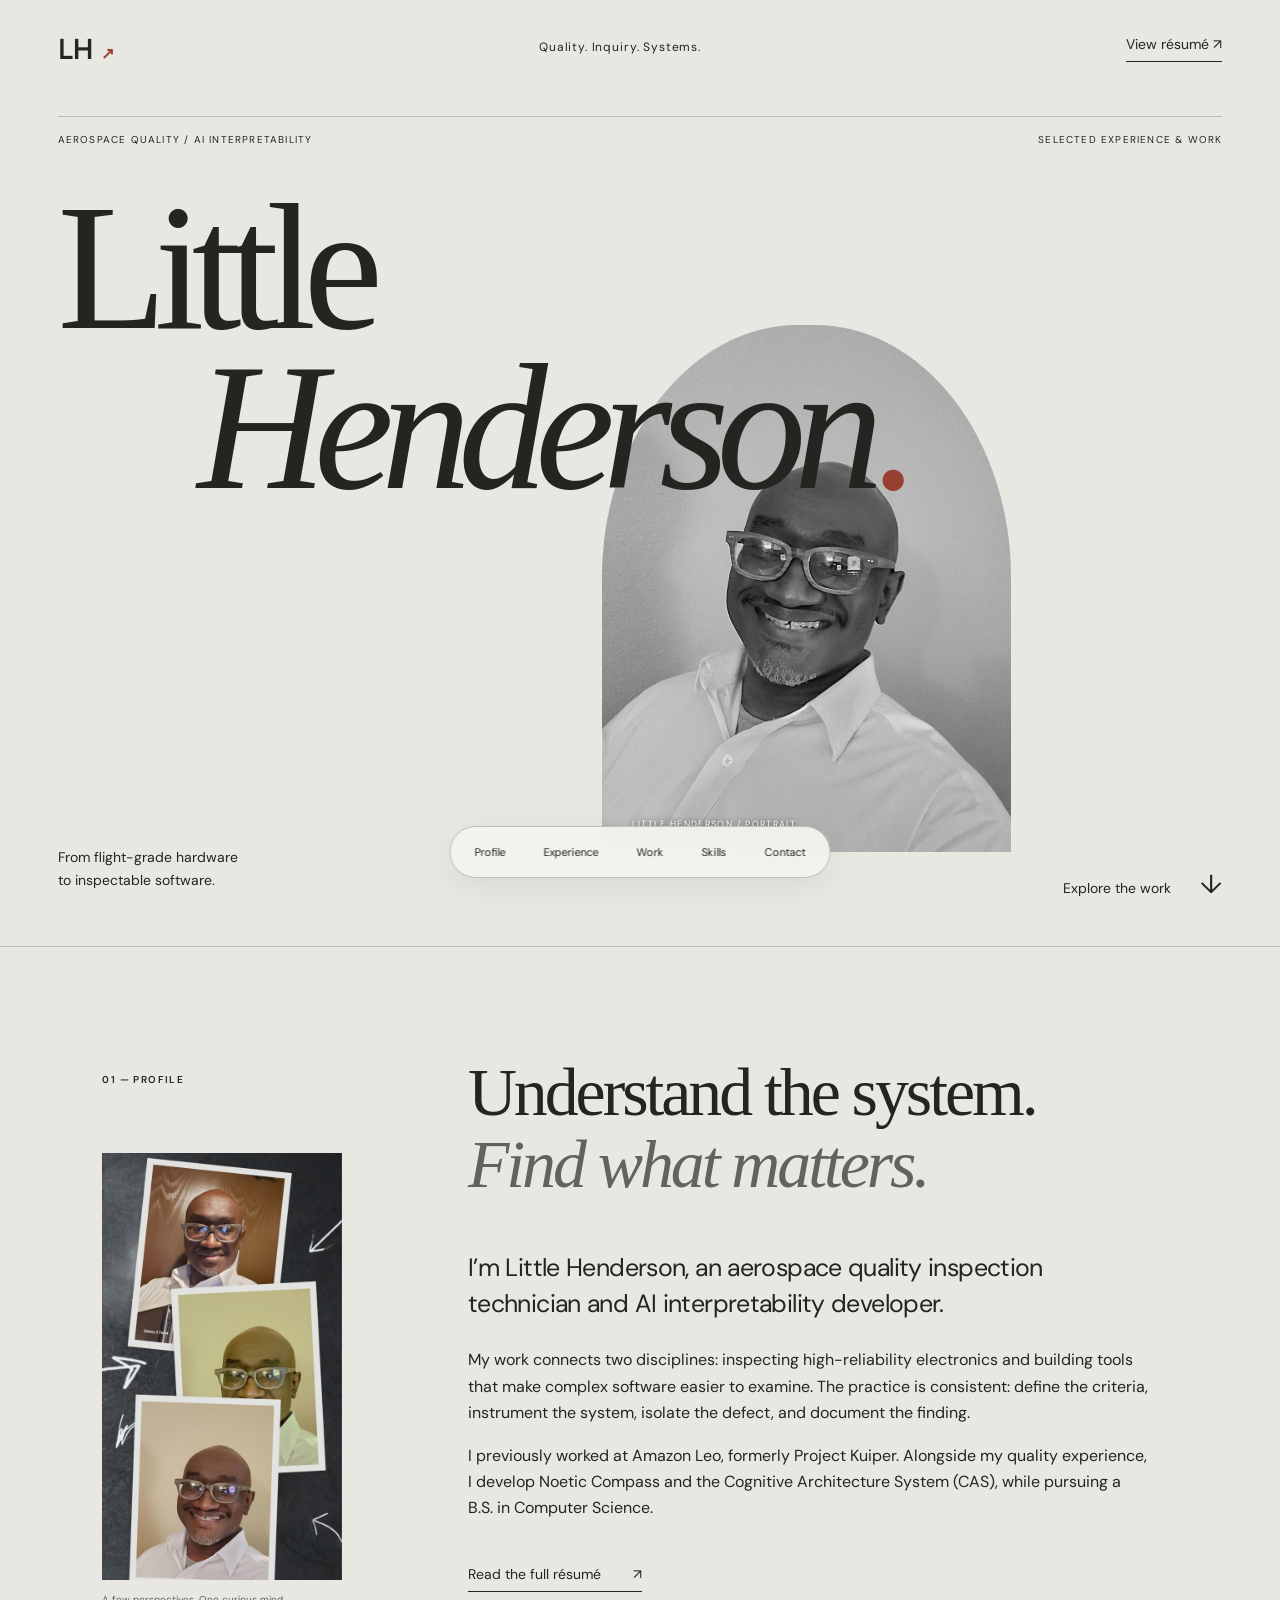
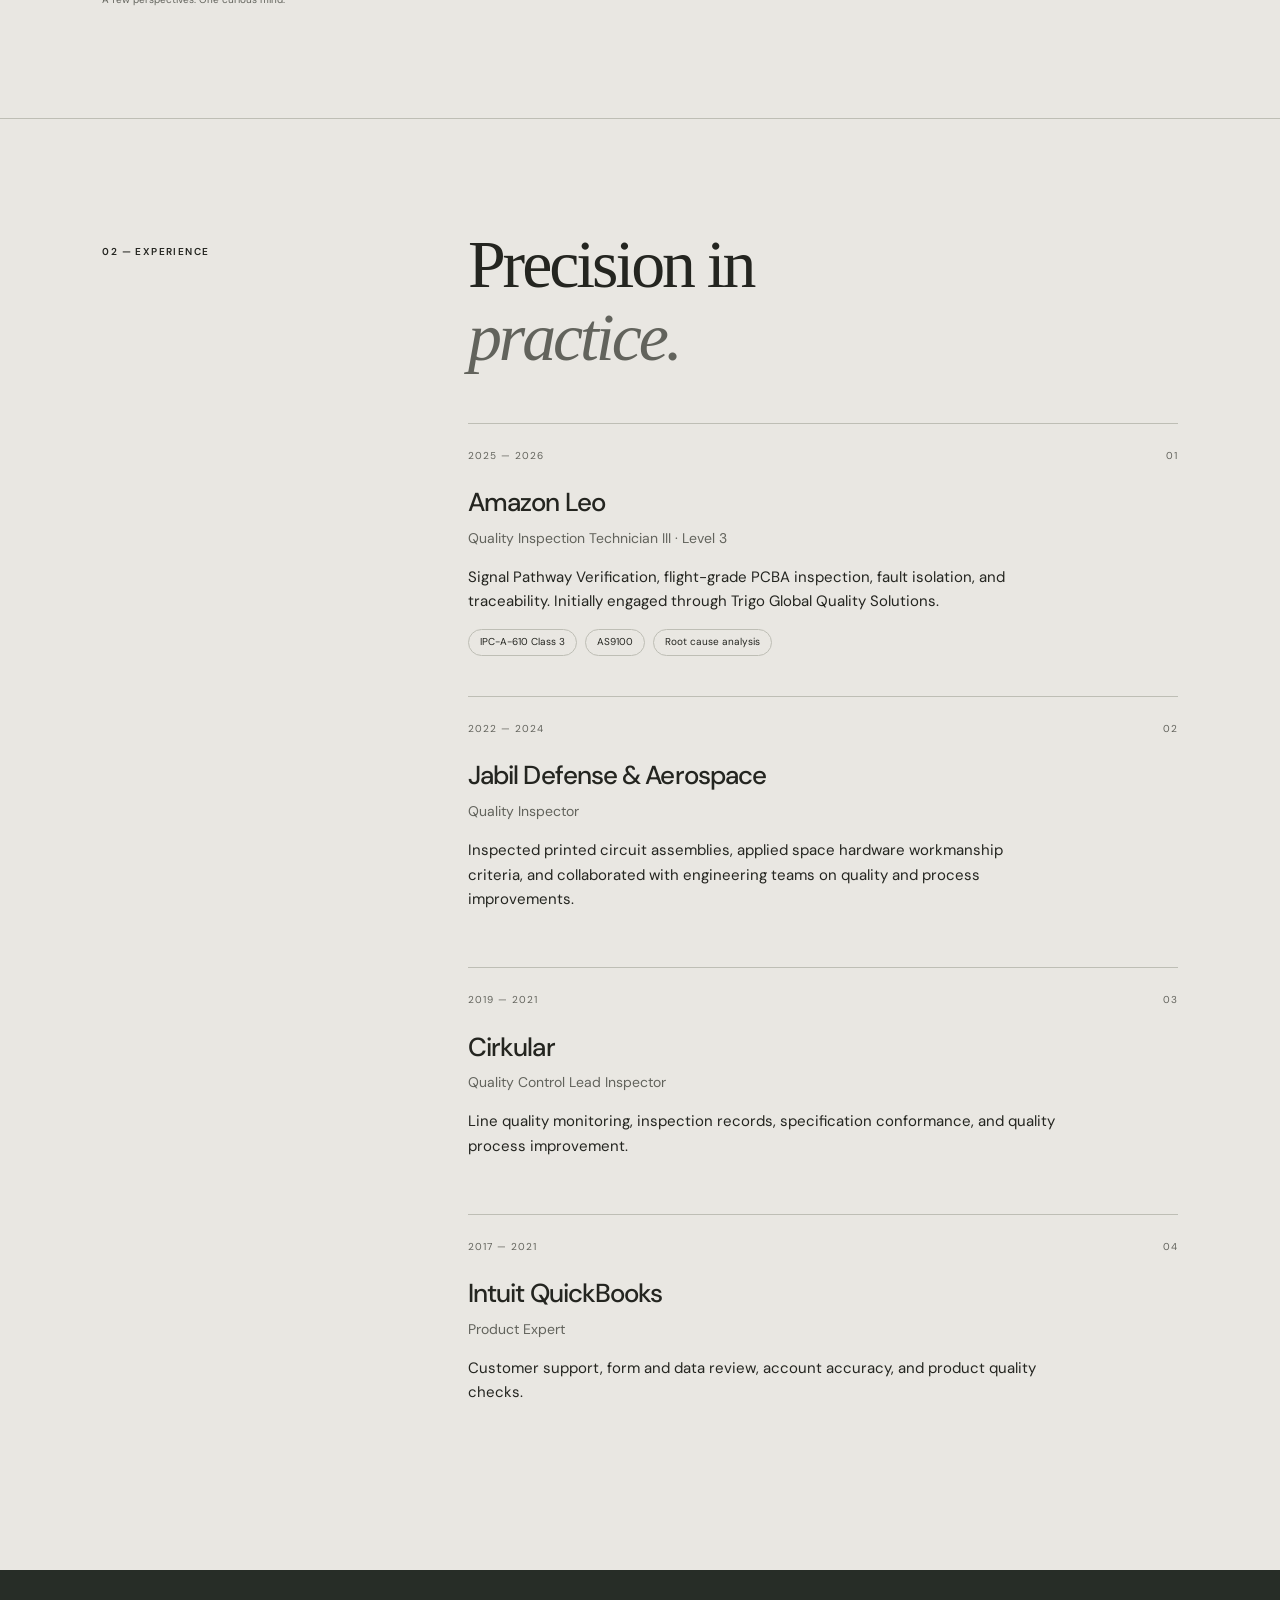
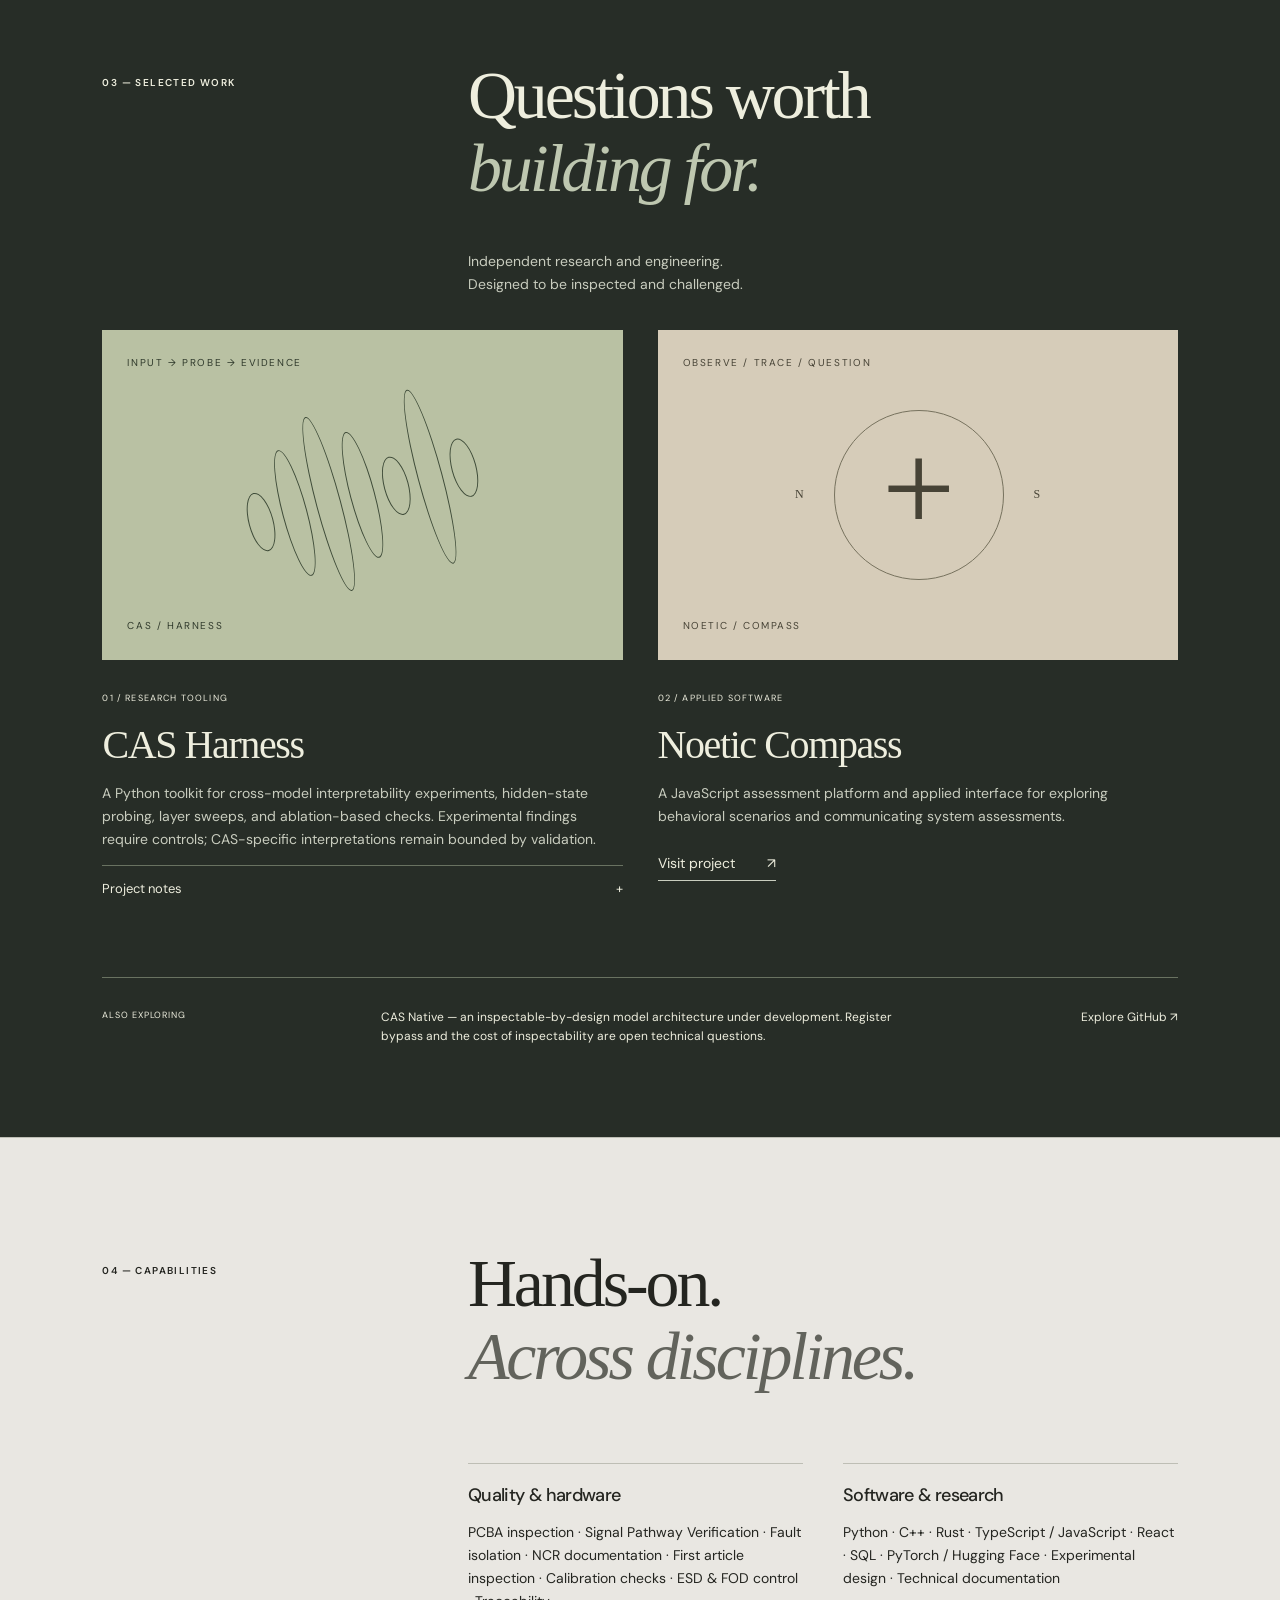
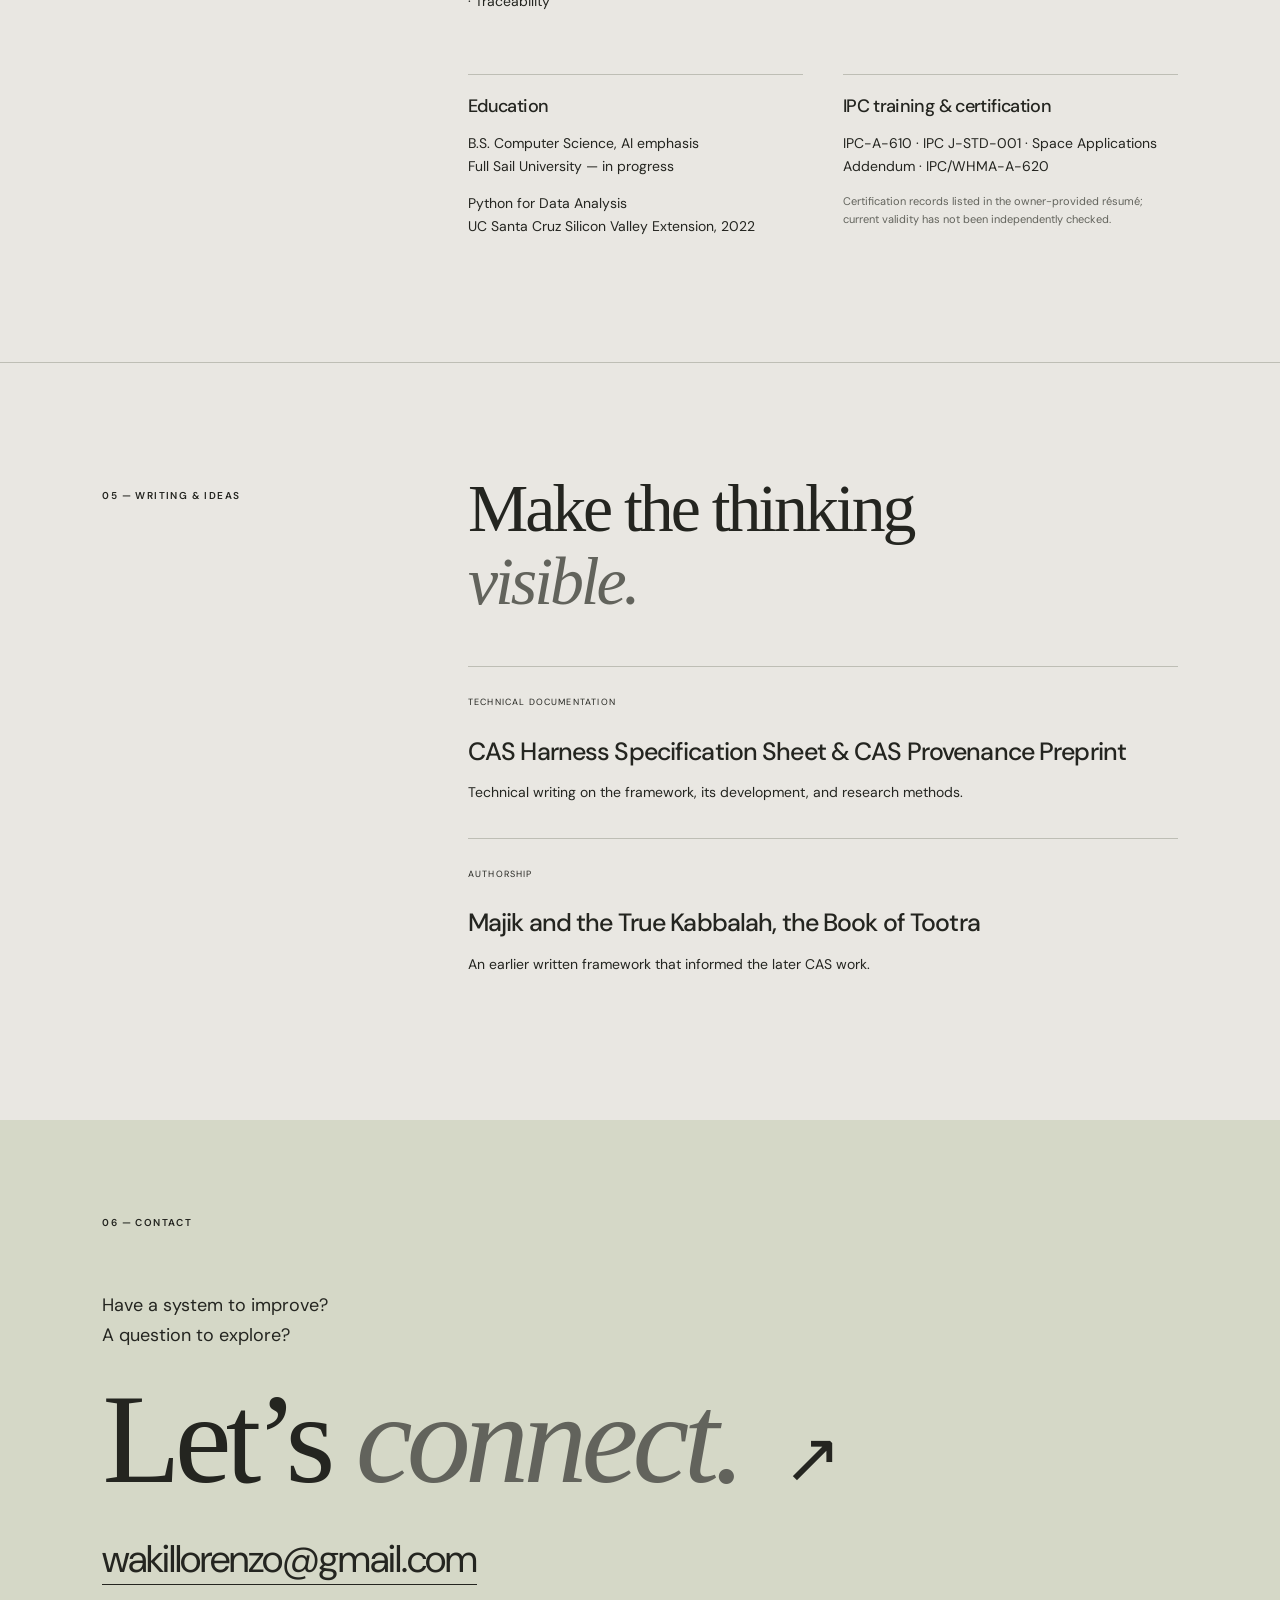
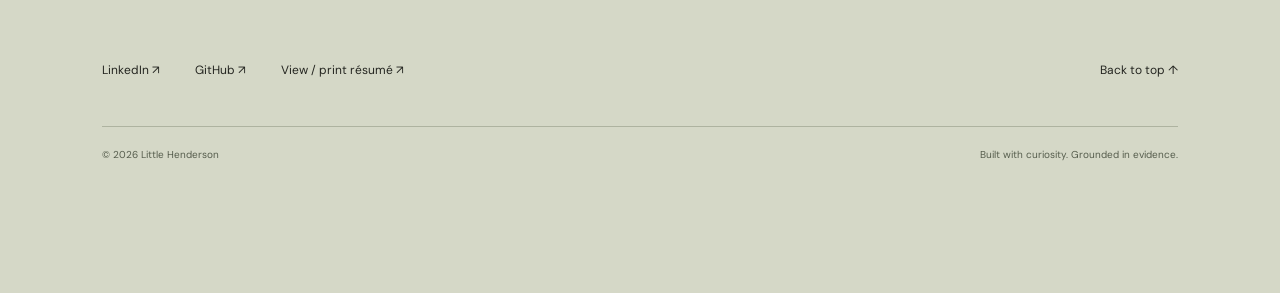
==== index.html @ 37ae3e47 "Publish Little Henderson professional portfolio" ====
<!doctype html>
<html lang="en"><head><meta charset="utf-8"><meta name="viewport" content="width=device-width, initial-scale=1"><meta name="description" content="Little Henderson — aerospace quality inspection and AI interpretability development. Experience, selected projects, and résumé."><meta name="theme-color" content="#e9e7e2"><title>Little Henderson — Quality & Systems</title><link rel="stylesheet" href="style.css"></head>
<body><a class="skip" href="#profile">Skip to content</a><header><a class="monogram" href="#top" aria-label="Little Henderson, home">LH<span>↗</span></a><p>Quality. Inquiry. Systems.</p><a class="text-link" href="resume.html">View résumé ↗</a></header>
<main><section class="hero" id="top" aria-labelledby="name"><div class="hero-kicker"><span>AEROSPACE QUALITY / AI INTERPRETABILITY</span><span>SELECTED EXPERIENCE & WORK</span></div><h1 id="name">Little<br><em>Henderson</em><span class="period">.</span></h1><div class="portrait-stage"><img src="photos/portrait-2.jpg" alt="Little Henderson smiling, wearing clear-framed glasses and a white shirt" width="1368" height="1824" fetchpriority="high"><span class="portrait-index">LITTLE HENDERSON / PORTRAIT</span></div><div class="hero-bottom"><p>From flight-grade hardware<br>to inspectable software.</p><a href="#profile" aria-label="Read profile">Explore the work <span>↓</span></a></div></section>
<section class="section profile" id="profile"><div class="profile-aside"><div class="section-label">01 — PROFILE</div><figure><img src="photos/portrait-1.jpg" alt="A personal collage of three portraits of Little Henderson" width="1152" height="2048" loading="lazy"><figcaption>A few perspectives. One curious mind.</figcaption></figure></div><div><h2>Understand the system.<br><em>Find what matters.</em></h2><p class="lead">I’m Little Henderson, an aerospace quality inspection technician and AI interpretability developer.</p><p>My work connects two disciplines: inspecting high-reliability electronics and building tools that make complex software easier to examine. The practice is consistent: define the criteria, instrument the system, isolate the defect, and document the finding.</p><p>I previously worked at Amazon Leo, formerly Project Kuiper. Alongside my quality experience, I develop Noetic Compass and the Cognitive Architecture System (CAS), while pursuing a B.S. in Computer Science.</p><a class="text-link" href="resume.html">Read the full résumé <span>↗</span></a></div></section>
<section class="section" id="experience"><div class="section-label">02 — EXPERIENCE</div><div><h2>Precision in<br><em>practice.</em></h2><div class="roles"><article><div class="role-meta"><span>2025 — 2026</span><span>01</span></div><h3>Amazon Leo</h3><p class="role-title">Quality Inspection Technician III · Level 3</p><p>Signal Pathway Verification, flight-grade PCBA inspection, fault isolation, and traceability. Initially engaged through Trigo Global Quality Solutions.</p><div class="tags"><span>IPC-A-610 Class 3</span><span>AS9100</span><span>Root cause analysis</span></div></article><article><div class="role-meta"><span>2022 — 2024</span><span>02</span></div><h3>Jabil Defense & Aerospace</h3><p class="role-title">Quality Inspector</p><p>Inspected printed circuit assemblies, applied space hardware workmanship criteria, and collaborated with engineering teams on quality and process improvements.</p></article><article><div class="role-meta"><span>2019 — 2021</span><span>03</span></div><h3>Cirkular</h3><p class="role-title">Quality Control Lead Inspector</p><p>Line quality monitoring, inspection records, specification conformance, and quality process improvement.</p></article><article><div class="role-meta"><span>2017 — 2021</span><span>04</span></div><h3>Intuit QuickBooks</h3><p class="role-title">Product Expert</p><p>Customer support, form and data review, account accuracy, and product quality checks.</p></article></div></div></section>
<section class="work-section" id="work"><div class="work-top"><div class="section-label">03 — SELECTED WORK</div><h2>Questions worth<br><em>building for.</em></h2><p>Independent research and engineering.<br>Designed to be inspected and challenged.</p></div><div class="project-grid"><article class="project"><div class="project-art art-one" aria-hidden="true"><span class="diagram-label">INPUT → PROBE → EVIDENCE</span><div class="signal"><i></i><i></i><i></i><i></i><i></i><i></i><i></i></div><span>CAS / HARNESS</span></div><div class="project-info"><span>01 / RESEARCH TOOLING</span><h3>CAS Harness</h3><p>A Python toolkit for cross-model interpretability experiments, hidden-state probing, layer sweeps, and ablation-based checks. Experimental findings require controls; CAS-specific interpretations remain bounded by validation.</p><details><summary>Project notes <span>+</span></summary><p>The work includes matched-taxonomy controls and documentation of negative findings. It is research tooling, with no claim of proven general intelligence.</p></details></div></article><article class="project"><div class="project-art art-two" aria-hidden="true"><span class="diagram-label">OBSERVE / TRACE / QUESTION</span><div class="compass">N<span>+</span>S</div><span>NOETIC / COMPASS</span></div><div class="project-info"><span>02 / APPLIED SOFTWARE</span><h3>Noetic Compass</h3><p>A JavaScript assessment platform and applied interface for exploring behavioral scenarios and communicating system assessments.</p><a class="text-link" href="https://noeticcompass.com" target="_blank" rel="noopener noreferrer">Visit project <span>↗</span></a></div></article></div><div class="work-note"><span>ALSO EXPLORING</span><p>CAS Native — an inspectable-by-design model architecture under development. Register bypass and the cost of inspectability are open technical questions.</p><a href="https://github.com/LittleHenderson" target="_blank" rel="noopener noreferrer">Explore GitHub ↗</a></div></section>
<section class="section" id="skills"><div class="section-label">04 — CAPABILITIES</div><div><h2>Hands-on.<br><em>Across disciplines.</em></h2><div class="skill-grid"><div><h3>Quality & hardware</h3><p>PCBA inspection · Signal Pathway Verification · Fault isolation · NCR documentation · First article inspection · Calibration checks · ESD & FOD control · Traceability</p></div><div><h3>Software & research</h3><p>Python · C++ · Rust · TypeScript / JavaScript · React · SQL · PyTorch / Hugging Face · Experimental design · Technical documentation</p></div><div><h3>Education</h3><p>B.S. Computer Science, AI emphasis<br>Full Sail University — in progress</p><p>Python for Data Analysis<br>UC Santa Cruz Silicon Valley Extension, 2022</p></div><div><h3>IPC training & certification</h3><p>IPC-A-610 · IPC J-STD-001 · Space Applications Addendum · IPC/WHMA-A-620</p><p class="small">Certification records listed in the owner-provided résumé; current validity has not been independently checked.</p></div></div></div></section>
<section class="section publications" id="publications"><div class="section-label">05 — WRITING & IDEAS</div><div><h2>Make the thinking<br><em>visible.</em></h2><div class="publication"><span>TECHNICAL DOCUMENTATION</span><h3>CAS Harness Specification Sheet & CAS Provenance Preprint</h3><p>Technical writing on the framework, its development, and research methods.</p></div><div class="publication"><span>AUTHORSHIP</span><h3>Majik and the True Kabbalah, the Book of Tootra</h3><p>An earlier written framework that informed the later CAS work.</p></div></div></section>
<section class="contact" id="contact"><div class="section-label">06 — CONTACT</div><p>Have a system to improve?<br>A question to explore?</p><h2>Let’s <em>connect.</em><span>↗</span></h2><a class="email" href="mailto:wakillorenzo@gmail.com">wakillorenzo@gmail.com</a><div class="contact-bottom"><a href="https://www.linkedin.com/in/littlehenderson" target="_blank" rel="noopener noreferrer">LinkedIn ↗</a><a href="https://github.com/LittleHenderson" target="_blank" rel="noopener noreferrer">GitHub ↗</a><a href="resume.html">View / print résumé ↗</a><a href="#top">Back to top ↑</a></div><footer><span>© <span id="year">2026</span> Little Henderson</span><span>Built with curiosity. Grounded in evidence.</span></footer></section></main>
<nav aria-label="Main navigation"><a href="#profile">Profile</a><a href="#experience">Experience</a><a href="#work">Work</a><a href="#skills">Skills</a><a href="#contact">Contact</a></nav><script src="script.js"></script></body></html>
---- style.css ----
@import url('https://fonts.googleapis.com/css2?family=DM+Sans:wght@400;500;600&family=Manrope:wght@400;500;600;700&display=swap');
:root{--paper:#e9e7e2;--ink:#242520;--muted:#62635c;--line:#bebeb5;--accent:#973f30;--serif:Georgia,'Times New Roman',serif}*{box-sizing:border-box}html{scroll-behavior:smooth;scroll-padding-top:32px}body{margin:0;background:var(--paper);color:var(--ink);font-family:'DM Sans',Arial,sans-serif;font-size:16px;line-height:1.65}a{color:inherit;text-decoration:none}a:hover{color:var(--accent)}a:focus-visible,summary:focus-visible,button:focus-visible{outline:3px solid var(--accent);outline-offset:6px}::selection{background:#c2c6af}header{display:flex;align-items:center;justify-content:space-between;padding:26px 4.5%;font-size:12px}header p{letter-spacing:.07em}.monogram{font:700 28px 'Manrope',Arial}.monogram span{font-size:16px;margin-left:8px;color:var(--accent)}.text-link{border-bottom:1px solid var(--ink);padding-bottom:5px;display:inline-flex;gap:32px;align-items:center;font-size:14px}.skip{position:fixed;left:20px;top:-100px;z-index:10;background:var(--ink);color:white;padding:10px}.skip:focus{top:15px}.hero{position:relative;min-height:850px;height:calc(100svh - 90px);max-height:1100px;padding:20px 4.5% 40px;overflow:hidden}.hero-kicker{display:flex;justify-content:space-between;font-size:10px;letter-spacing:.12em;border-top:1px solid var(--line);padding-top:15px}.hero h1{font-family:var(--serif);font-weight:400;letter-spacing:-.07em;font-size:clamp(100px,14vw,220px);line-height:.89;position:relative;z-index:2;margin:40px 0 0;pointer-events:none}.hero h1 em{font-weight:400;margin-left:12%;font-style:italic}.period{color:var(--accent)}.portrait-stage{position:absolute;left:47%;top:27%;width:32%;height:62%;max-width:490px;background:#d1d0c8;color:#72756b;display:flex;align-items:center;justify-content:center;flex-direction:column;border-radius:48% 48% 0 0;overflow:hidden}.portrait-stage:before{content:'';position:absolute;inset:20px;border:1px solid #b4b6aa;border-radius:48% 48% 0 0}.portrait-placeholder{font:italic 130px var(--serif);letter-spacing:-.1em}.portrait-stage p{font-size:10px;text-transform:uppercase;letter-spacing:.15em}.portrait-index{position:absolute;bottom:20px;left:30px;font-size:9px;letter-spacing:.15em}.hero-bottom{position:absolute;bottom:40px;left:4.5%;right:4.5%;display:flex;justify-content:space-between;align-items:end;font-size:14px}.hero-bottom a span{display:inline-block;margin-left:25px;font-size:26px}.section{display:grid;grid-template-columns:28% 1fr;gap:6%;padding:110px 8%;border-top:1px solid var(--line)}.section-label{font-size:10px;letter-spacing:.14em;font-weight:600;padding-top:15px}h2{font:400 clamp(45px,5.3vw,84px)/1.07 var(--serif);letter-spacing:-.045em;margin:0 0 48px}h2 em{font-weight:400;color:var(--muted)}p{max-width:680px}.lead{font-size:25px;line-height:1.45;letter-spacing:-.025em}.profile .text-link{margin-top:25px}.roles article{border-top:1px solid var(--line);padding:24px 0 40px}.role-meta{display:flex;justify-content:space-between;color:var(--muted);font-size:10px;letter-spacing:.1em}h3{font-size:26px;font-weight:500;line-height:1.25;letter-spacing:-.035em;margin:22px 0 8px}.role-title{font-size:14px;margin:0;color:var(--muted)}.roles article>p:not(.role-title){font-size:15px;max-width:590px}.tags{display:flex;gap:8px;flex-wrap:wrap}.tags span{border:1px solid var(--line);border-radius:20px;font-size:10px;padding:4px 11px}.work-section{background:#272d27;color:#eeeede;padding:90px 8%}.work-top{display:grid;grid-template-columns:28% 1fr;gap:6%}.work-top h2 em{color:#bec7b0}.work-top>p{grid-column:2;font-size:14px;margin-top:-20px;margin-bottom:50px;color:#c9cdbf}.project-grid{display:grid;grid-template-columns:1fr 1fr;gap:35px}.project-art{height:330px;padding:25px;display:flex;flex-direction:column;justify-content:space-between;overflow:hidden}.project-art>span{font-size:10px;letter-spacing:.16em}.art-one{background:#b9c1a3;color:#303a2c}.signal{display:flex;align-items:center;justify-content:center;height:160px;gap:10px;transform:rotate(-15deg)}.signal i{display:block;border:1px solid #3f4c39;width:25px;height:60px;border-radius:100%}.signal i:nth-child(2n){height:130px}.signal i:nth-child(3n){height:180px}.art-two{background:#d6ccb9;color:#474336}.compass{display:flex;align-items:center;justify-content:center;gap:30px;font:12px Georgia}.compass span{display:block;border:1px solid #77725e;border-radius:50%;width:170px;height:170px;text-align:center;font:130px/155px Georgia;font-weight:400}.project-info{padding:23px 0 35px}.project-info>span,.publication>span{font-size:9px;letter-spacing:.13em}.project-info h3{font:40px var(--serif);margin-top:12px}.project-info p{font-size:14px;color:#c9cdbf}.project-info .text-link{border-color:#c9cdbf;margin-top:10px}details{border-top:1px solid #697261;padding:12px 0;font-size:13px}summary{cursor:pointer;list-style:none;display:flex;justify-content:space-between}summary::-webkit-details-marker{display:none}details[open] summary span{transform:rotate(45deg)}.work-note{border-top:1px solid #697261;margin-top:30px;padding-top:30px;display:grid;grid-template-columns:1fr 2fr 1fr;gap:20px;font-size:12px}.work-note>span{font-size:9px;letter-spacing:.1em}.work-note p{margin:0}.work-note a{text-align:right}.skill-grid{display:grid;grid-template-columns:1fr 1fr;gap:25px 40px}.skill-grid h3{font-size:18px;border-top:1px solid var(--line);padding-top:20px}.skill-grid p{font-size:14px}.small{font-size:11px!important;color:var(--muted)}.publication{border-top:1px solid var(--line);padding:20px 0}.publication h3{font-size:25px}.publication p{font-size:14px}.contact{background:#d5d8c7;padding:80px 8% 130px}.contact>p{margin-top:60px;font-size:18px}.contact h2{font-size:clamp(60px,10vw,160px);margin:20px 0}.contact h2 span{font-family:Arial;font-size:.55em;margin-left:4%}.email{font-size:clamp(20px,3vw,42px);letter-spacing:-.03em;border-bottom:1px solid var(--ink)}.contact-bottom{display:flex;gap:35px;margin:70px 0 45px;font-size:12px;flex-wrap:wrap}.contact-bottom a:last-child{margin-left:auto}footer{border-top:1px solid #aeb3a0;padding-top:20px;display:flex;justify-content:space-between;font-size:10px;color:#555c4c}nav{position:fixed;bottom:22px;left:50%;transform:translateX(-50%);background:#f4f3ecf2;backdrop-filter:blur(15px);border:1px solid #bfc0b4;box-shadow:0 8px 30px #24252012;border-radius:40px;display:flex;gap:4px;padding:7px;z-index:5}nav a{font-size:11px;padding:9px 17px;border-radius:24px}nav a.active{background:var(--ink);color:#f5f5ef}nav a:hover{background:#d9ddce}.resume{max-width:900px;margin:0 auto;padding:50px 30px 100px}.resume h1{font:60px var(--serif);line-height:1;margin:30px 0 15px}.resume h2{font:32px var(--serif);margin:40px 0 18px;border-bottom:1px solid var(--line);padding-bottom:12px}.resume h3{font-size:20px}.resume p,.resume li{font-size:14px}.resume .resume-actions{display:flex;gap:30px;align-items:center}.resume button{background:var(--ink);color:white;border:0;padding:12px 22px;font:inherit;cursor:pointer}.resume .entry{break-inside:avoid}.resume time{font-size:12px;color:var(--muted)}
@media(min-width:1600px){.section,.work-section,.contact{padding-left:max(8%,calc((100vw - 1400px)/2));padding-right:max(8%,calc((100vw - 1400px)/2))}}@media(max-width:700px){header{padding:18px 6%}header p{display:none}.hero{padding:15px 6%;height:790px;min-height:0}.hero-kicker{font-size:8px}.hero-kicker span:last-child{display:none}.hero h1{font-size:clamp(76px,18vw,126px);margin-top:35px}.hero h1 em{margin-left:0}.portrait-stage{top:30%;left:26%;width:66%;height:52%}.hero-bottom{left:6%;right:6%;bottom:35px;font-size:11px}.hero-bottom a span{margin-left:8px}.section{display:block;padding:65px 7%}.section-label{margin-bottom:30px}h2{font-size:48px;margin-bottom:30px}.lead{font-size:22px}.roles article{padding-bottom:25px}.work-section{padding:60px 7%}.work-top{display:block}.work-top>p{margin:0 0 30px}.project-grid{display:block}.project-art{height:300px}.project-info{padding-bottom:50px}.work-note{display:block}.work-note p{margin:15px 0}.work-note a{display:inline-block;margin-top:12px}.skill-grid{gap:15px 25px}.contact{padding:55px 7% 120px}.contact>p{margin-top:40px}.contact h2{font-size:61px}.contact-bottom{gap:18px 25px;margin-top:45px}.contact-bottom a:last-child{margin-left:0}footer{gap:20px}footer span:last-child{max-width:125px}nav{bottom:max(12px,env(safe-area-inset-bottom));gap:0;padding:5px;max-width:calc(100% - 20px)}nav a{font-size:10px;padding:9px 12px}.resume{padding:25px 22px 70px}.resume h1{font-size:48px}.resume .resume-actions{gap:20px;font-size:12px}}@media(max-width:380px){nav a{padding:8px 9px}.skill-grid{grid-template-columns:1fr}.hero{height:720px}.contact h2{font-size:50px}}@media(prefers-reduced-motion:reduce){html{scroll-behavior:auto}*,*:before,*:after{animation:none!important;transition:none!important}}@media print{body{background:white;color:black}header,nav,.resume-actions,.skip{display:none!important}.resume{max-width:none;padding:0}.resume h1{font-size:30px;margin-top:0}.resume h2{font-size:22px;margin-top:25px}.resume h3{font-size:16px}.resume p,.resume li{font-size:10pt}.resume a{color:black}.resume .small{font-size:9pt!important}@page{margin:18mm}}

.portrait-stage img{width:100%;height:100%;object-fit:cover;object-position:50% 48%;filter:grayscale(1);display:block}.portrait-stage:before{display:none}.portrait-index{color:white;text-shadow:0 1px 5px #000}.profile-aside figure{margin:65px 0 0;max-width:240px}.profile-aside img{display:block;width:100%;height:auto}.profile-aside figcaption{font-size:10px;color:var(--muted);margin-top:12px}.hero h1{z-index:1}.portrait-stage{z-index:0}.hero-bottom{z-index:2}@media(max-width:700px){.profile-aside{display:grid;grid-template-columns:1fr 130px;gap:20px;align-items:start;margin-bottom:40px}.profile-aside figure{margin:0}.profile-aside figcaption{font-size:9px}.portrait-stage img{object-position:50% 42%}}
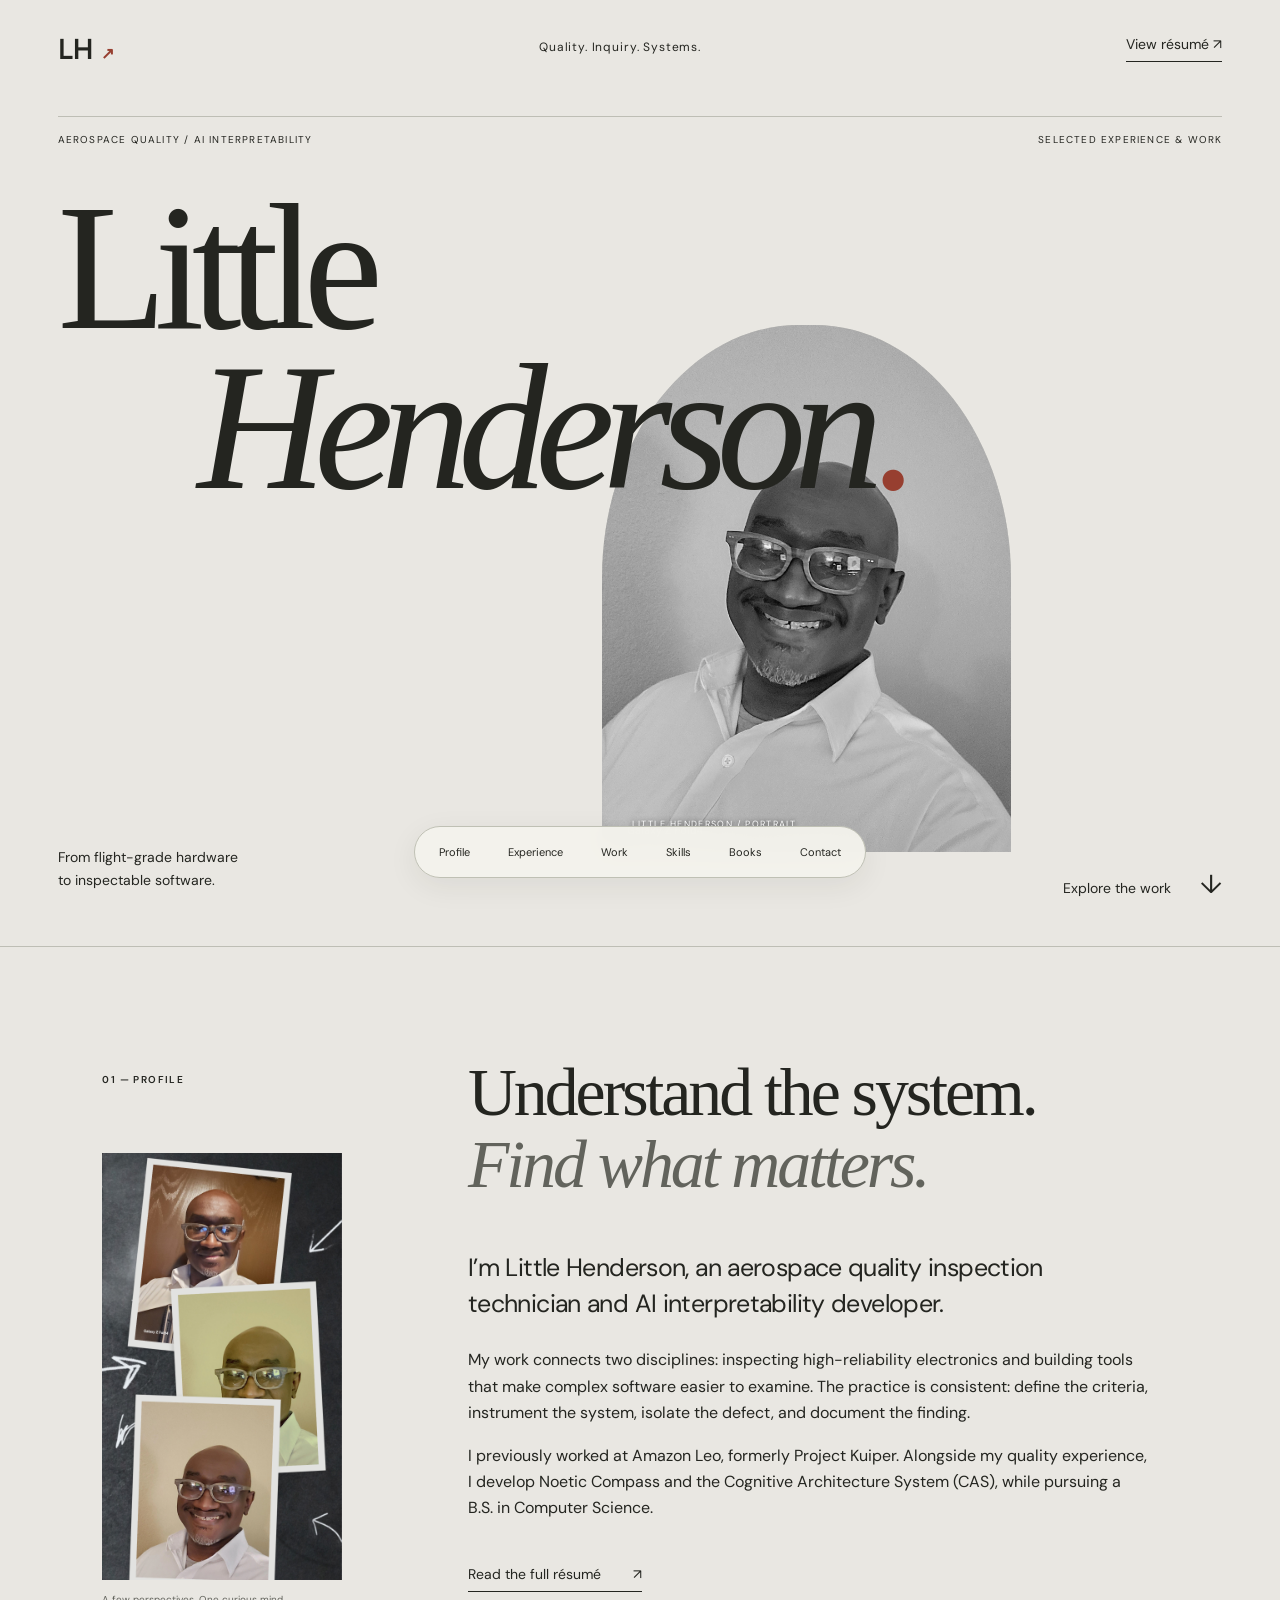
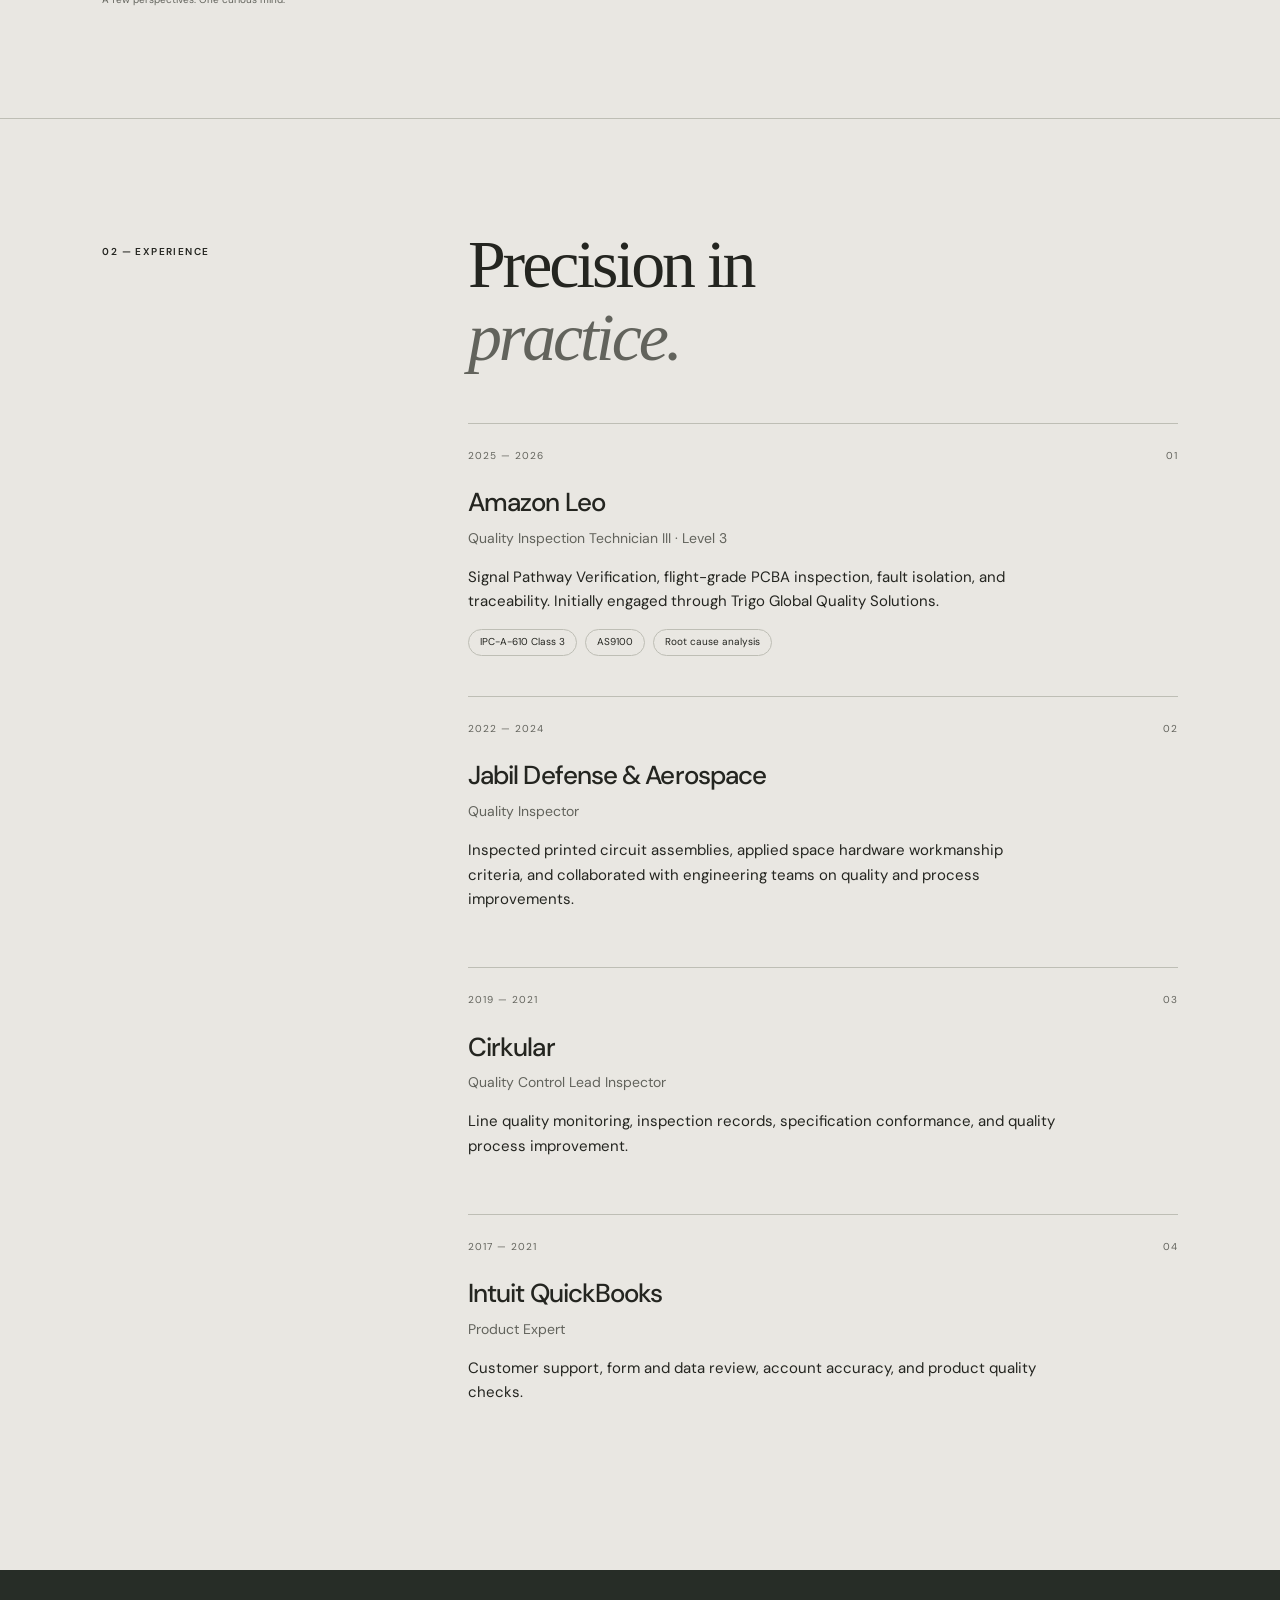
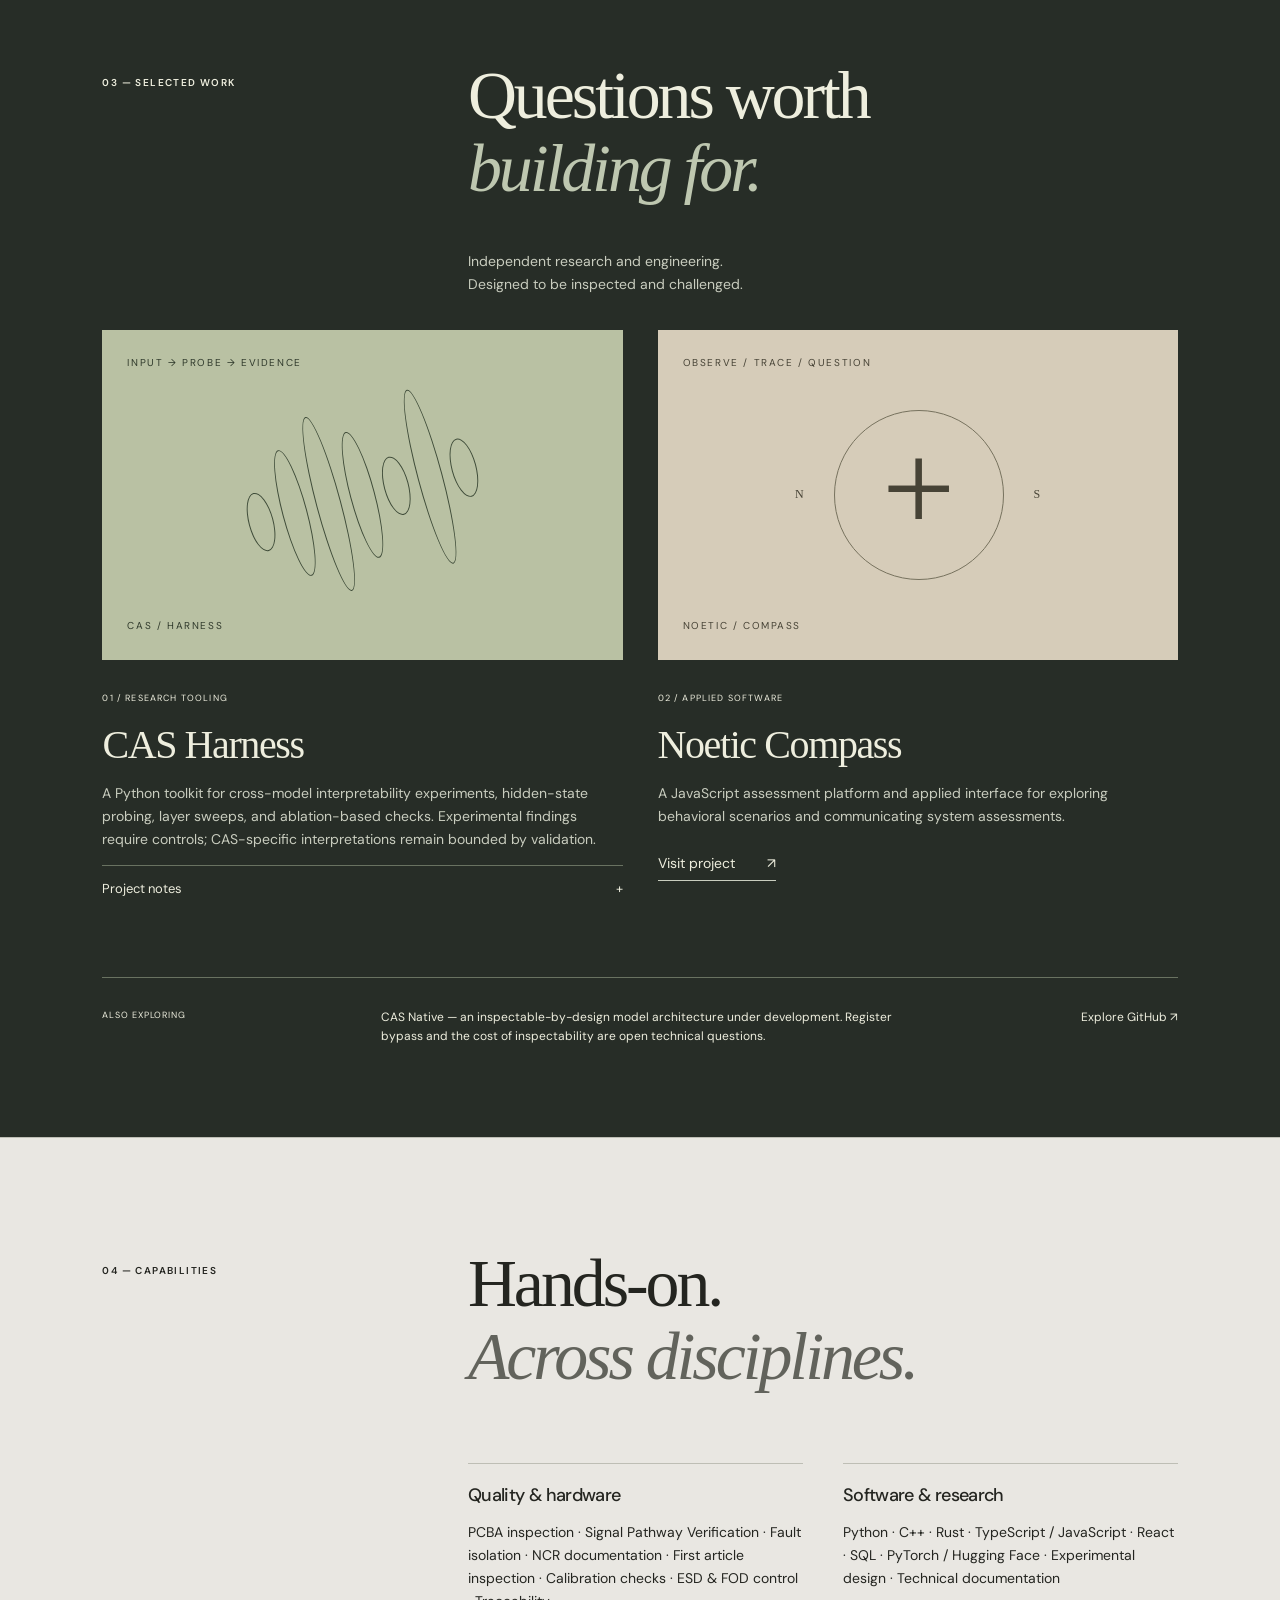
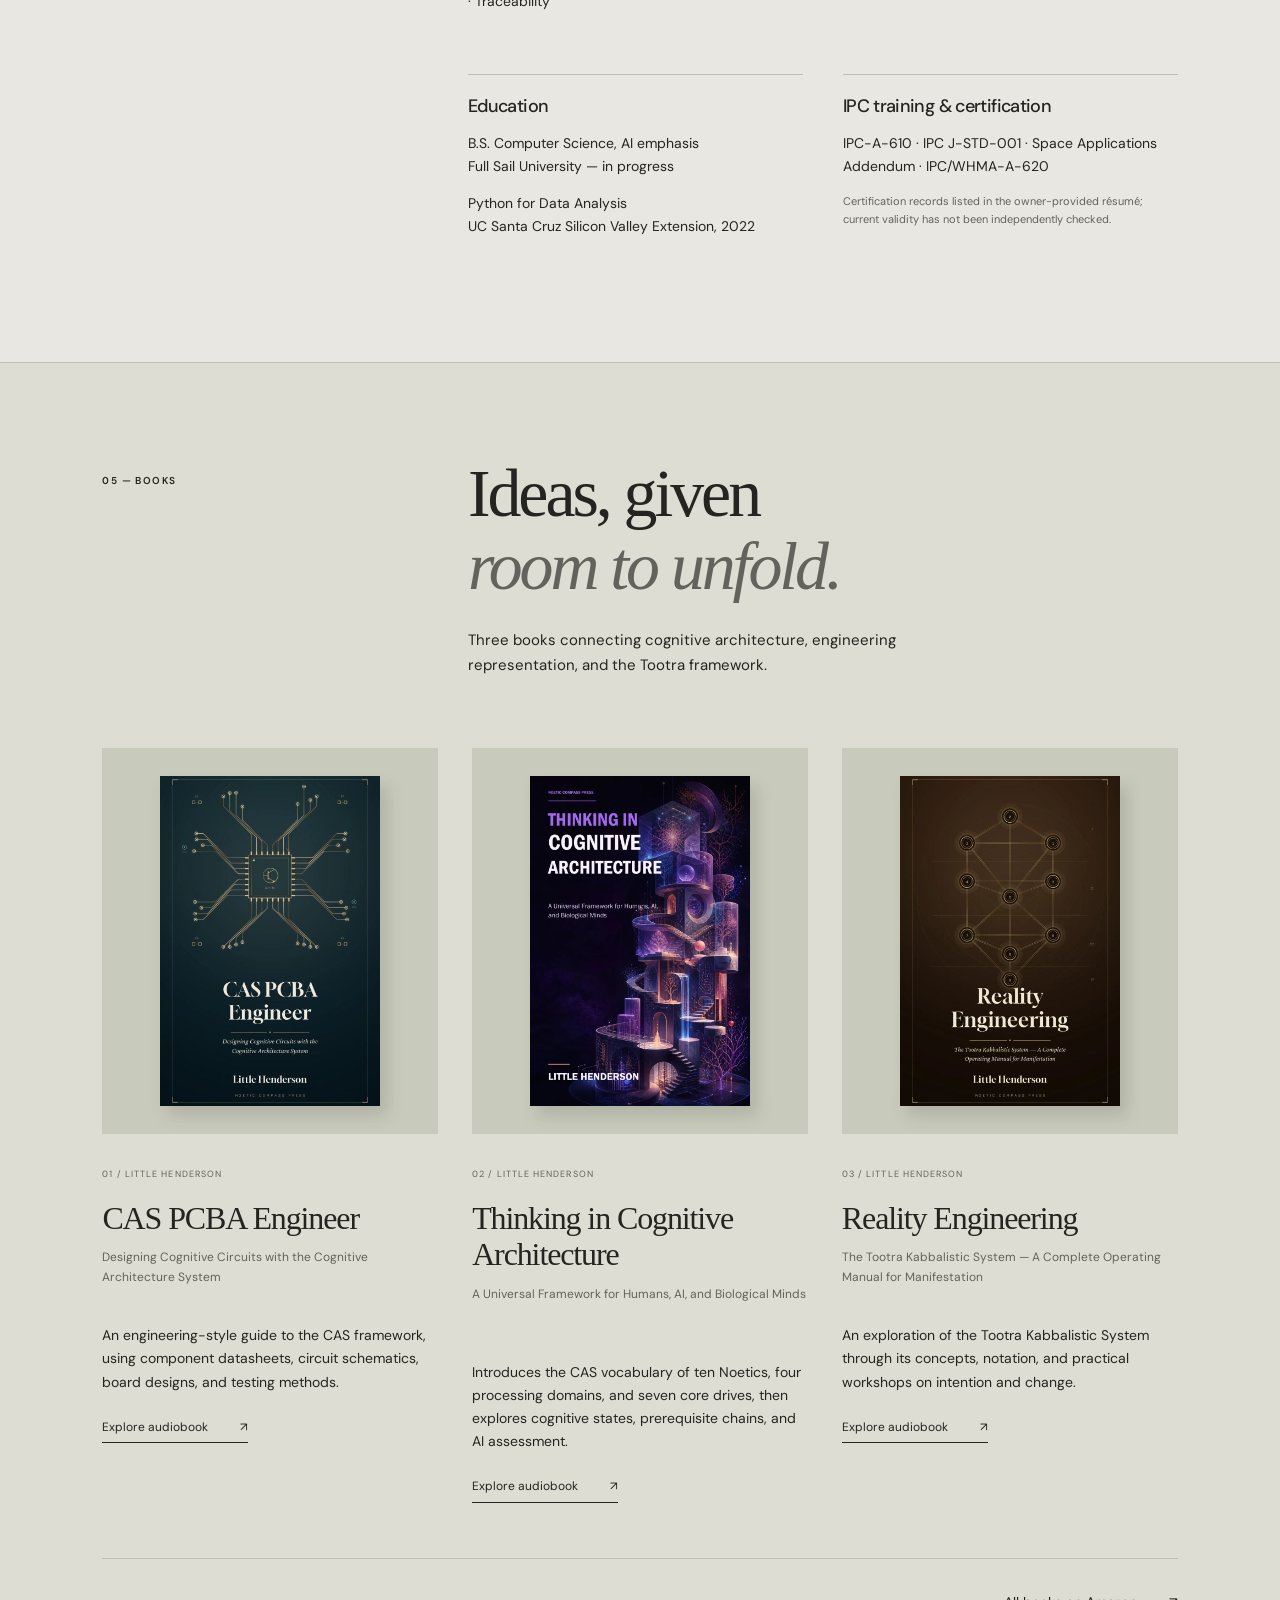
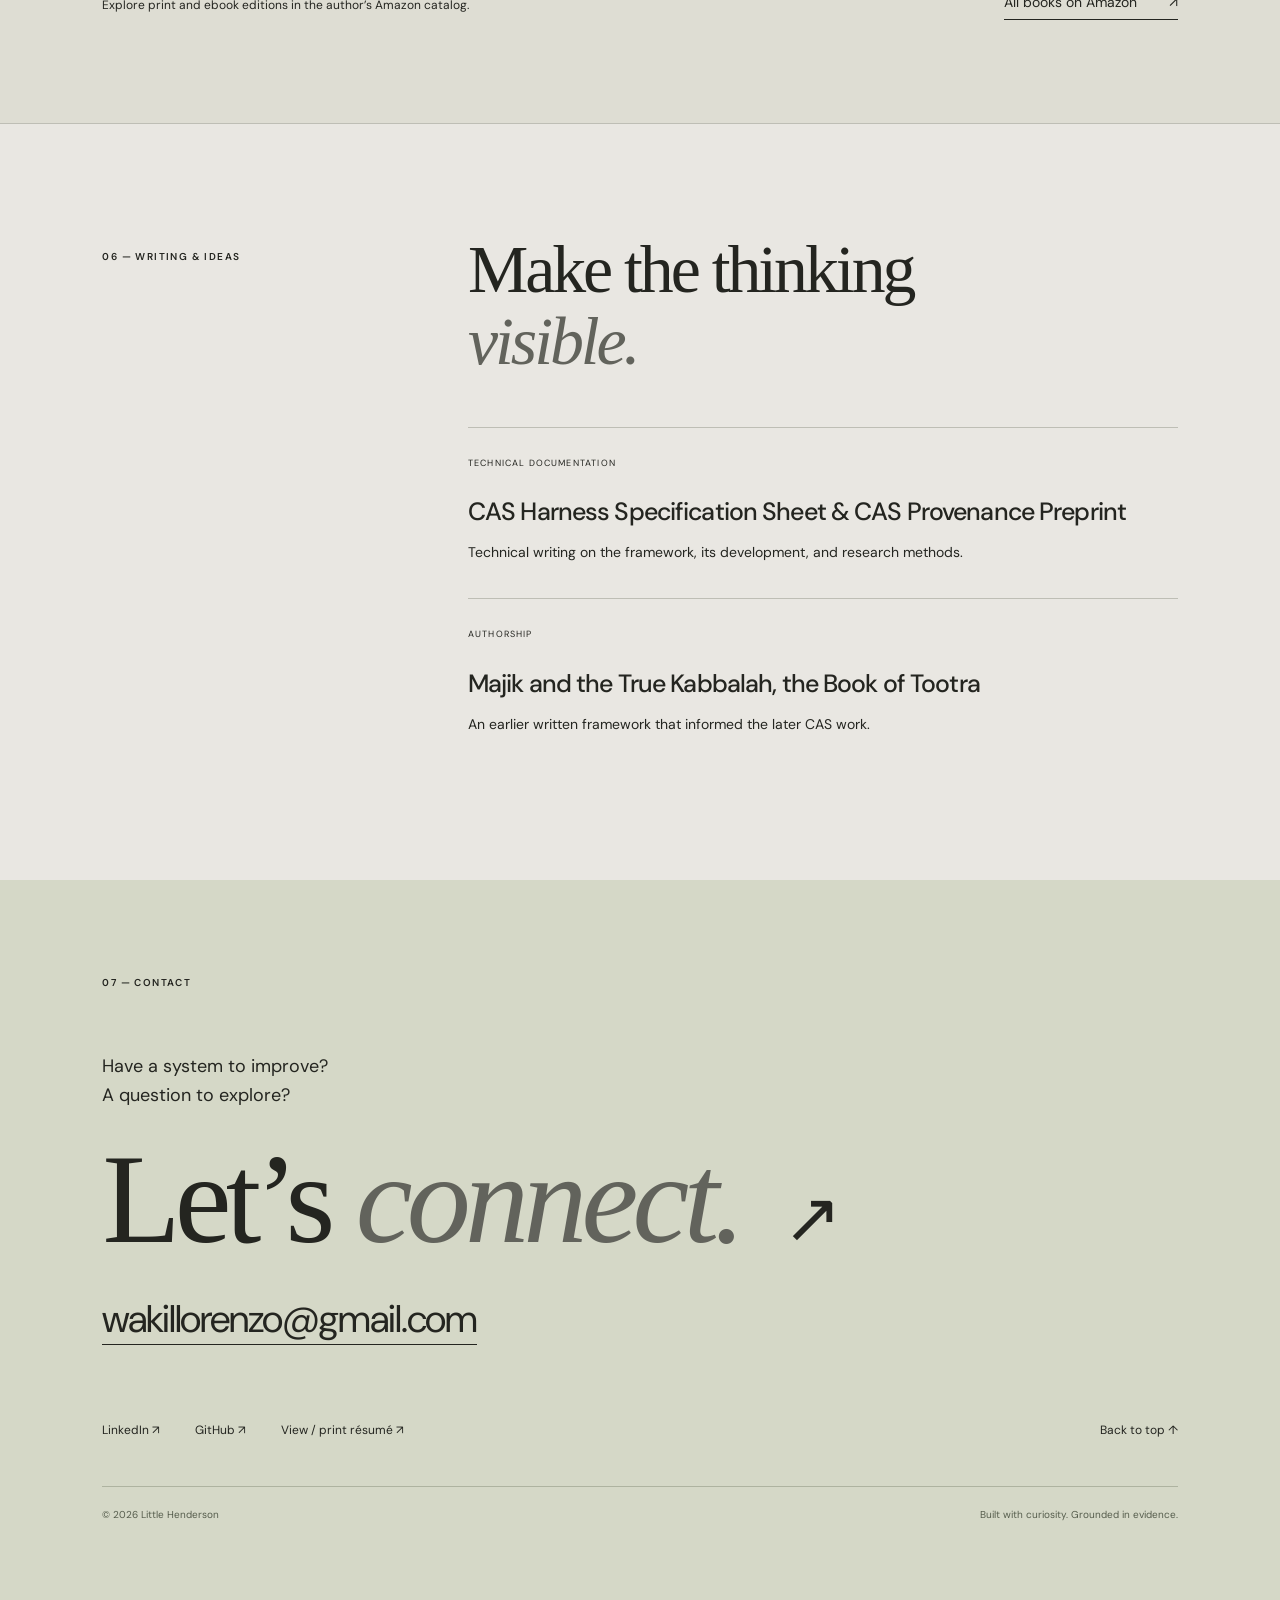
==== commit f819bdd2: "Add three books with verified covers and audiobook links" ====
--- a/index.html
+++ b/index.html
@@ -6,6 +6,6 @@
 <section class="section" id="experience"><div class="section-label">02 — EXPERIENCE</div><div><h2>Precision in<br><em>practice.</em></h2><div class="roles"><article><div class="role-meta"><span>2025 — 2026</span><span>01</span></div><h3>Amazon Leo</h3><p class="role-title">Quality Inspection Technician III · Level 3</p><p>Signal Pathway Verification, flight-grade PCBA inspection, fault isolation, and traceability. Initially engaged through Trigo Global Quality Solutions.</p><div class="tags"><span>IPC-A-610 Class 3</span><span>AS9100</span><span>Root cause analysis</span></div></article><article><div class="role-meta"><span>2022 — 2024</span><span>02</span></div><h3>Jabil Defense & Aerospace</h3><p class="role-title">Quality Inspector</p><p>Inspected printed circuit assemblies, applied space hardware workmanship criteria, and collaborated with engineering teams on quality and process improvements.</p></article><article><div class="role-meta"><span>2019 — 2021</span><span>03</span></div><h3>Cirkular</h3><p class="role-title">Quality Control Lead Inspector</p><p>Line quality monitoring, inspection records, specification conformance, and quality process improvement.</p></article><article><div class="role-meta"><span>2017 — 2021</span><span>04</span></div><h3>Intuit QuickBooks</h3><p class="role-title">Product Expert</p><p>Customer support, form and data review, account accuracy, and product quality checks.</p></article></div></div></section>
 <section class="work-section" id="work"><div class="work-top"><div class="section-label">03 — SELECTED WORK</div><h2>Questions worth<br><em>building for.</em></h2><p>Independent research and engineering.<br>Designed to be inspected and challenged.</p></div><div class="project-grid"><article class="project"><div class="project-art art-one" aria-hidden="true"><span class="diagram-label">INPUT → PROBE → EVIDENCE</span><div class="signal"><i></i><i></i><i></i><i></i><i></i><i></i><i></i></div><span>CAS / HARNESS</span></div><div class="project-info"><span>01 / RESEARCH TOOLING</span><h3>CAS Harness</h3><p>A Python toolkit for cross-model interpretability experiments, hidden-state probing, layer sweeps, and ablation-based checks. Experimental findings require controls; CAS-specific interpretations remain bounded by validation.</p><details><summary>Project notes <span>+</span></summary><p>The work includes matched-taxonomy controls and documentation of negative findings. It is research tooling, with no claim of proven general intelligence.</p></details></div></article><article class="project"><div class="project-art art-two" aria-hidden="true"><span class="diagram-label">OBSERVE / TRACE / QUESTION</span><div class="compass">N<span>+</span>S</div><span>NOETIC / COMPASS</span></div><div class="project-info"><span>02 / APPLIED SOFTWARE</span><h3>Noetic Compass</h3><p>A JavaScript assessment platform and applied interface for exploring behavioral scenarios and communicating system assessments.</p><a class="text-link" href="https://noeticcompass.com" target="_blank" rel="noopener noreferrer">Visit project <span>↗</span></a></div></article></div><div class="work-note"><span>ALSO EXPLORING</span><p>CAS Native — an inspectable-by-design model architecture under development. Register bypass and the cost of inspectability are open technical questions.</p><a href="https://github.com/LittleHenderson" target="_blank" rel="noopener noreferrer">Explore GitHub ↗</a></div></section>
 <section class="section" id="skills"><div class="section-label">04 — CAPABILITIES</div><div><h2>Hands-on.<br><em>Across disciplines.</em></h2><div class="skill-grid"><div><h3>Quality & hardware</h3><p>PCBA inspection · Signal Pathway Verification · Fault isolation · NCR documentation · First article inspection · Calibration checks · ESD & FOD control · Traceability</p></div><div><h3>Software & research</h3><p>Python · C++ · Rust · TypeScript / JavaScript · React · SQL · PyTorch / Hugging Face · Experimental design · Technical documentation</p></div><div><h3>Education</h3><p>B.S. Computer Science, AI emphasis<br>Full Sail University — in progress</p><p>Python for Data Analysis<br>UC Santa Cruz Silicon Valley Extension, 2022</p></div><div><h3>IPC training & certification</h3><p>IPC-A-610 · IPC J-STD-001 · Space Applications Addendum · IPC/WHMA-A-620</p><p class="small">Certification records listed in the owner-provided résumé; current validity has not been independently checked.</p></div></div></div></section>
-<section class="section publications" id="publications"><div class="section-label">05 — WRITING & IDEAS</div><div><h2>Make the thinking<br><em>visible.</em></h2><div class="publication"><span>TECHNICAL DOCUMENTATION</span><h3>CAS Harness Specification Sheet & CAS Provenance Preprint</h3><p>Technical writing on the framework, its development, and research methods.</p></div><div class="publication"><span>AUTHORSHIP</span><h3>Majik and the True Kabbalah, the Book of Tootra</h3><p>An earlier written framework that informed the later CAS work.</p></div></div></section>
-<section class="contact" id="contact"><div class="section-label">06 — CONTACT</div><p>Have a system to improve?<br>A question to explore?</p><h2>Let’s <em>connect.</em><span>↗</span></h2><a class="email" href="mailto:wakillorenzo@gmail.com">wakillorenzo@gmail.com</a><div class="contact-bottom"><a href="https://www.linkedin.com/in/littlehenderson" target="_blank" rel="noopener noreferrer">LinkedIn ↗</a><a href="https://github.com/LittleHenderson" target="_blank" rel="noopener noreferrer">GitHub ↗</a><a href="resume.html">View / print résumé ↗</a><a href="#top">Back to top ↑</a></div><footer><span>© <span id="year">2026</span> Little Henderson</span><span>Built with curiosity. Grounded in evidence.</span></footer></section></main>
-<nav aria-label="Main navigation"><a href="#profile">Profile</a><a href="#experience">Experience</a><a href="#work">Work</a><a href="#skills">Skills</a><a href="#contact">Contact</a></nav><script src="script.js"></script></body></html>
+<section class="books-section" id="books" aria-labelledby="books-title"><div class="books-heading"><div class="section-label">05 — BOOKS</div><div><h2 id="books-title">Ideas, given<br><em>room to unfold.</em></h2><p>Three books connecting cognitive architecture, engineering representation, and the Tootra framework.</p></div></div><div class="books-grid"><article class="book-card"><a class="book-cover" href="https://elevenreader.io/audiobooks/cas-pcba-engineer-audiobook/pj_aZAdNXCLdpVR2lybqcdp" target="_blank" rel="noopener noreferrer" aria-label="CAS PCBA Engineer — view audiobook on ElevenReader (opens in a new tab)"><img src="books/cas-pcba-engineer.webp" alt="Cover of CAS PCBA Engineer by Little Henderson" loading="lazy"></a><div class="book-copy"><span class="book-index">01 / LITTLE HENDERSON</span><h3>CAS PCBA Engineer</h3><p class="book-subtitle">Designing Cognitive Circuits with the Cognitive Architecture System</p><p>An engineering-style guide to the CAS framework, using component datasheets, circuit schematics, board designs, and testing methods.</p><a class="text-link" href="https://elevenreader.io/audiobooks/cas-pcba-engineer-audiobook/pj_aZAdNXCLdpVR2lybqcdp" target="_blank" rel="noopener noreferrer" aria-label="Listen to CAS PCBA Engineer on ElevenReader (opens in a new tab)">Explore audiobook <span aria-hidden="true">↗</span></a></div></article><article class="book-card"><a class="book-cover" href="https://elevenreader.io/audiobooks/thinking-in-cognitive-architecture-audiobook/pj_3TbT0kLokLjQYqBL7pMq" target="_blank" rel="noopener noreferrer" aria-label="Thinking in Cognitive Architecture — view audiobook on ElevenReader (opens in a new tab)"><img src="books/thinking-in-cognitive-architecture.webp" alt="Cover of Thinking in Cognitive Architecture by Little Henderson" loading="lazy"></a><div class="book-copy"><span class="book-index">02 / LITTLE HENDERSON</span><h3>Thinking in Cognitive Architecture</h3><p class="book-subtitle">A Universal Framework for Humans, AI, and Biological Minds</p><p>Introduces the CAS vocabulary of ten Noetics, four processing domains, and seven core drives, then explores cognitive states, prerequisite chains, and AI assessment.</p><a class="text-link" href="https://elevenreader.io/audiobooks/thinking-in-cognitive-architecture-audiobook/pj_3TbT0kLokLjQYqBL7pMq" target="_blank" rel="noopener noreferrer" aria-label="Listen to Thinking in Cognitive Architecture on ElevenReader (opens in a new tab)">Explore audiobook <span aria-hidden="true">↗</span></a></div></article><article class="book-card"><a class="book-cover" href="https://elevenreader.io/audiobooks/reality-engineering-audiobook/pj_Qo9So46voCJwGVgypNnl" target="_blank" rel="noopener noreferrer" aria-label="Reality Engineering — view audiobook on ElevenReader (opens in a new tab)"><img src="books/reality-engineering.webp" alt="Cover of Reality Engineering by Little Henderson" loading="lazy"></a><div class="book-copy"><span class="book-index">03 / LITTLE HENDERSON</span><h3>Reality Engineering</h3><p class="book-subtitle">The Tootra Kabbalistic System — A Complete Operating Manual for Manifestation</p><p>An exploration of the Tootra Kabbalistic System through its concepts, notation, and practical workshops on intention and change.</p><a class="text-link" href="https://elevenreader.io/audiobooks/reality-engineering-audiobook/pj_Qo9So46voCJwGVgypNnl" target="_blank" rel="noopener noreferrer" aria-label="Listen to Reality Engineering on ElevenReader (opens in a new tab)">Explore audiobook <span aria-hidden="true">↗</span></a></div></article></div><div class="books-footer"><p>Explore print and ebook editions in the author’s Amazon catalog.</p><a class="text-link" href="https://us.amazon.com/stores/Little-Henderson/author/B0HF7SCH5N/allbooks?ccs_id=c5c5e235-6d52-46a4-bcca-b509c0067bf0" target="_blank" rel="noopener noreferrer">All books on Amazon <span aria-hidden="true">↗</span></a></div></section><section class="section publications" id="publications"><div class="section-label">06 — WRITING & IDEAS</div><div><h2>Make the thinking<br><em>visible.</em></h2><div class="publication"><span>TECHNICAL DOCUMENTATION</span><h3>CAS Harness Specification Sheet & CAS Provenance Preprint</h3><p>Technical writing on the framework, its development, and research methods.</p></div><div class="publication"><span>AUTHORSHIP</span><h3>Majik and the True Kabbalah, the Book of Tootra</h3><p>An earlier written framework that informed the later CAS work.</p></div></div></section>
+<section class="contact" id="contact"><div class="section-label">07 — CONTACT</div><p>Have a system to improve?<br>A question to explore?</p><h2>Let’s <em>connect.</em><span>↗</span></h2><a class="email" href="mailto:wakillorenzo@gmail.com">wakillorenzo@gmail.com</a><div class="contact-bottom"><a href="https://www.linkedin.com/in/littlehenderson" target="_blank" rel="noopener noreferrer">LinkedIn ↗</a><a href="https://github.com/LittleHenderson" target="_blank" rel="noopener noreferrer">GitHub ↗</a><a href="resume.html">View / print résumé ↗</a><a href="#top">Back to top ↑</a></div><footer><span>© <span id="year">2026</span> Little Henderson</span><span>Built with curiosity. Grounded in evidence.</span></footer></section></main>
+<nav aria-label="Main navigation"><a href="#profile">Profile</a><a href="#experience">Experience</a><a href="#work">Work</a><a href="#skills">Skills</a><a href="#books">Books</a><a href="#contact">Contact</a></nav><script src="script.js"></script></body></html>
--- a/style.css
+++ b/style.css
@@ -3,3 +3,5 @@
 @media(min-width:1600px){.section,.work-section,.contact{padding-left:max(8%,calc((100vw - 1400px)/2));padding-right:max(8%,calc((100vw - 1400px)/2))}}@media(max-width:700px){header{padding:18px 6%}header p{display:none}.hero{padding:15px 6%;height:790px;min-height:0}.hero-kicker{font-size:8px}.hero-kicker span:last-child{display:none}.hero h1{font-size:clamp(76px,18vw,126px);margin-top:35px}.hero h1 em{margin-left:0}.portrait-stage{top:30%;left:26%;width:66%;height:52%}.hero-bottom{left:6%;right:6%;bottom:35px;font-size:11px}.hero-bottom a span{margin-left:8px}.section{display:block;padding:65px 7%}.section-label{margin-bottom:30px}h2{font-size:48px;margin-bottom:30px}.lead{font-size:22px}.roles article{padding-bottom:25px}.work-section{padding:60px 7%}.work-top{display:block}.work-top>p{margin:0 0 30px}.project-grid{display:block}.project-art{height:300px}.project-info{padding-bottom:50px}.work-note{display:block}.work-note p{margin:15px 0}.work-note a{display:inline-block;margin-top:12px}.skill-grid{gap:15px 25px}.contact{padding:55px 7% 120px}.contact>p{margin-top:40px}.contact h2{font-size:61px}.contact-bottom{gap:18px 25px;margin-top:45px}.contact-bottom a:last-child{margin-left:0}footer{gap:20px}footer span:last-child{max-width:125px}nav{bottom:max(12px,env(safe-area-inset-bottom));gap:0;padding:5px;max-width:calc(100% - 20px)}nav a{font-size:10px;padding:9px 12px}.resume{padding:25px 22px 70px}.resume h1{font-size:48px}.resume .resume-actions{gap:20px;font-size:12px}}@media(max-width:380px){nav a{padding:8px 9px}.skill-grid{grid-template-columns:1fr}.hero{height:720px}.contact h2{font-size:50px}}@media(prefers-reduced-motion:reduce){html{scroll-behavior:auto}*,*:before,*:after{animation:none!important;transition:none!important}}@media print{body{background:white;color:black}header,nav,.resume-actions,.skip{display:none!important}.resume{max-width:none;padding:0}.resume h1{font-size:30px;margin-top:0}.resume h2{font-size:22px;margin-top:25px}.resume h3{font-size:16px}.resume p,.resume li{font-size:10pt}.resume a{color:black}.resume .small{font-size:9pt!important}@page{margin:18mm}}
 
 .portrait-stage img{width:100%;height:100%;object-fit:cover;object-position:50% 48%;filter:grayscale(1);display:block}.portrait-stage:before{display:none}.portrait-index{color:white;text-shadow:0 1px 5px #000}.profile-aside figure{margin:65px 0 0;max-width:240px}.profile-aside img{display:block;width:100%;height:auto}.profile-aside figcaption{font-size:10px;color:var(--muted);margin-top:12px}.hero h1{z-index:1}.portrait-stage{z-index:0}.hero-bottom{z-index:2}@media(max-width:700px){.profile-aside{display:grid;grid-template-columns:1fr 130px;gap:20px;align-items:start;margin-bottom:40px}.profile-aside figure{margin:0}.profile-aside figcaption{font-size:9px}.portrait-stage img{object-position:50% 42%}}
+
+.books-section{padding:95px 8%;background:#deddd3;border-top:1px solid var(--line)}.books-heading{display:grid;grid-template-columns:28% 1fr;gap:6%;margin-bottom:55px}.books-heading h2{margin-bottom:25px}.books-heading p{max-width:470px;font-size:15px}.books-grid{display:grid;grid-template-columns:repeat(3,minmax(0,1fr));gap:34px}.book-cover{display:flex;align-items:center;justify-content:center;min-height:370px;padding:28px;background:#c8cabb;transition:background .2s}.book-cover:hover{background:#babfac}.book-cover img{display:block;width:100%;height:330px;object-fit:contain;filter:drop-shadow(7px 10px 8px #272d2726)}.book-copy{padding-top:25px}.book-index{font-size:9px;letter-spacing:.12em;color:var(--muted)}.book-copy h3{font:32px/1.13 var(--serif);margin:15px 0 12px}.book-subtitle{font-size:12px!important;color:var(--muted);min-height:62px}.book-copy p{font-size:14px}.book-copy .text-link{margin-top:10px;font-size:12px}.books-footer{display:flex;justify-content:space-between;align-items:center;gap:30px;border-top:1px solid var(--line);margin-top:55px;padding-top:25px}.books-footer p{font-size:12px}.books-footer .text-link{white-space:nowrap}@media(max-width:900px){.books-grid{gap:20px}.book-cover{padding:20px;min-height:290px}.book-cover img{height:260px}.book-copy h3{font-size:27px}}@media(max-width:700px){.books-section{padding:65px 7%}.books-heading{display:block;margin-bottom:35px}.books-grid{grid-template-columns:1fr;gap:45px}.book-cover{min-height:360px;padding:25px}.book-cover img{height:330px}.book-subtitle{min-height:0}.books-footer{display:block;margin-top:40px}.books-footer .text-link{margin-top:15px}nav a{padding-left:9px;padding-right:9px}}@media(max-width:380px){nav a{padding-left:7px;padding-right:7px}.book-cover img{height:290px}.book-cover{min-height:320px}}
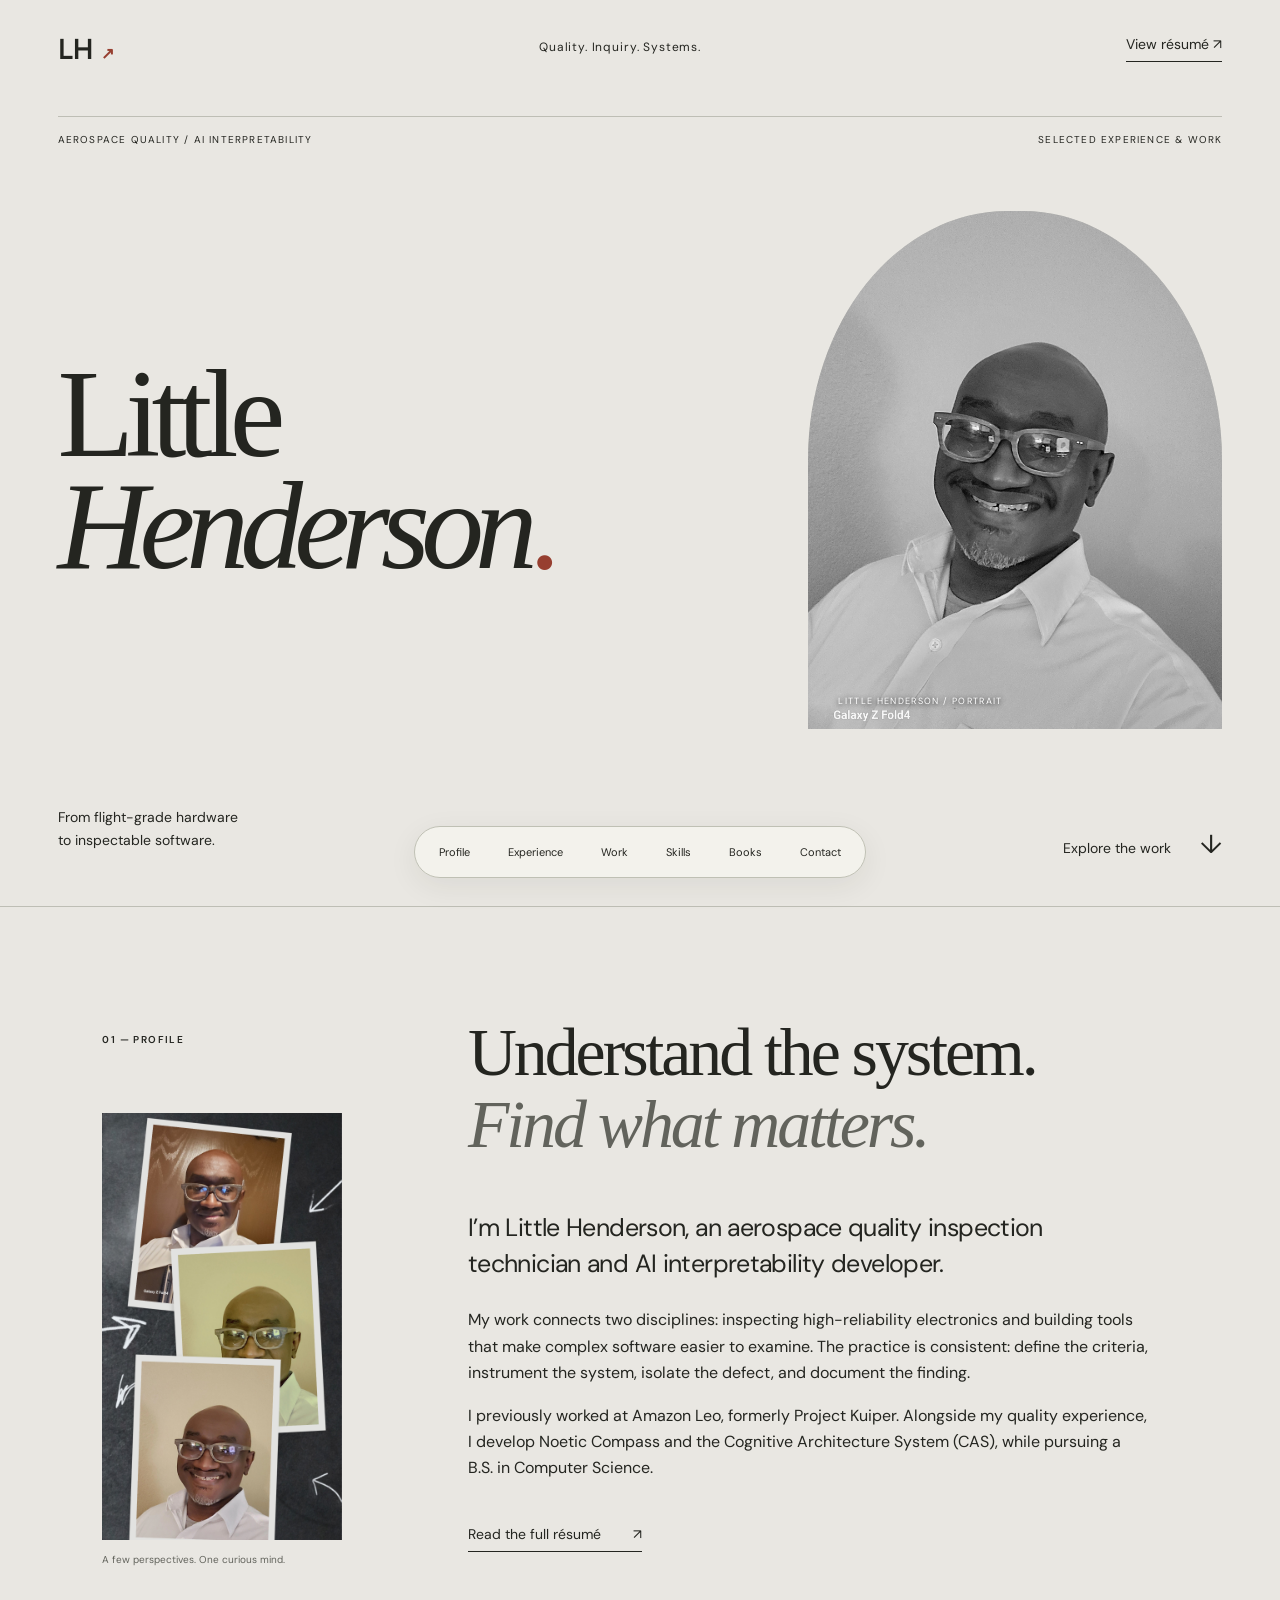
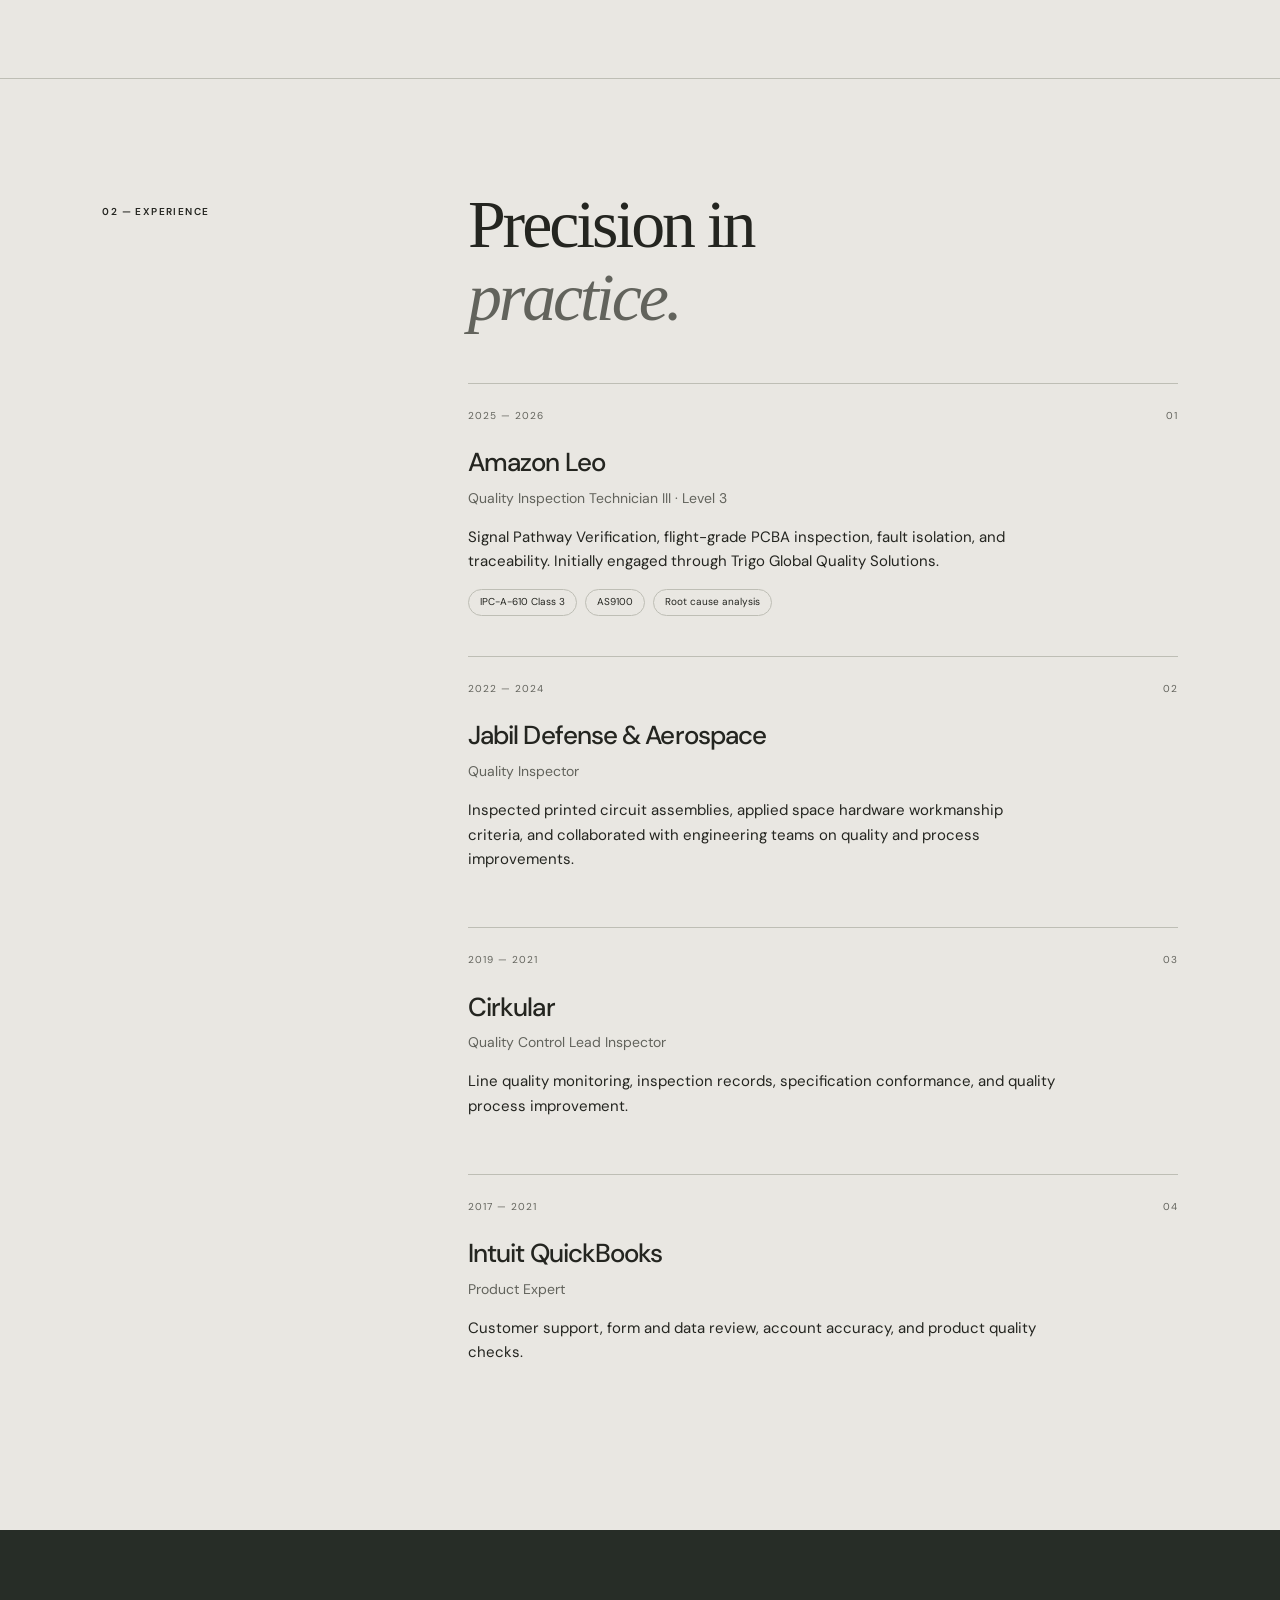
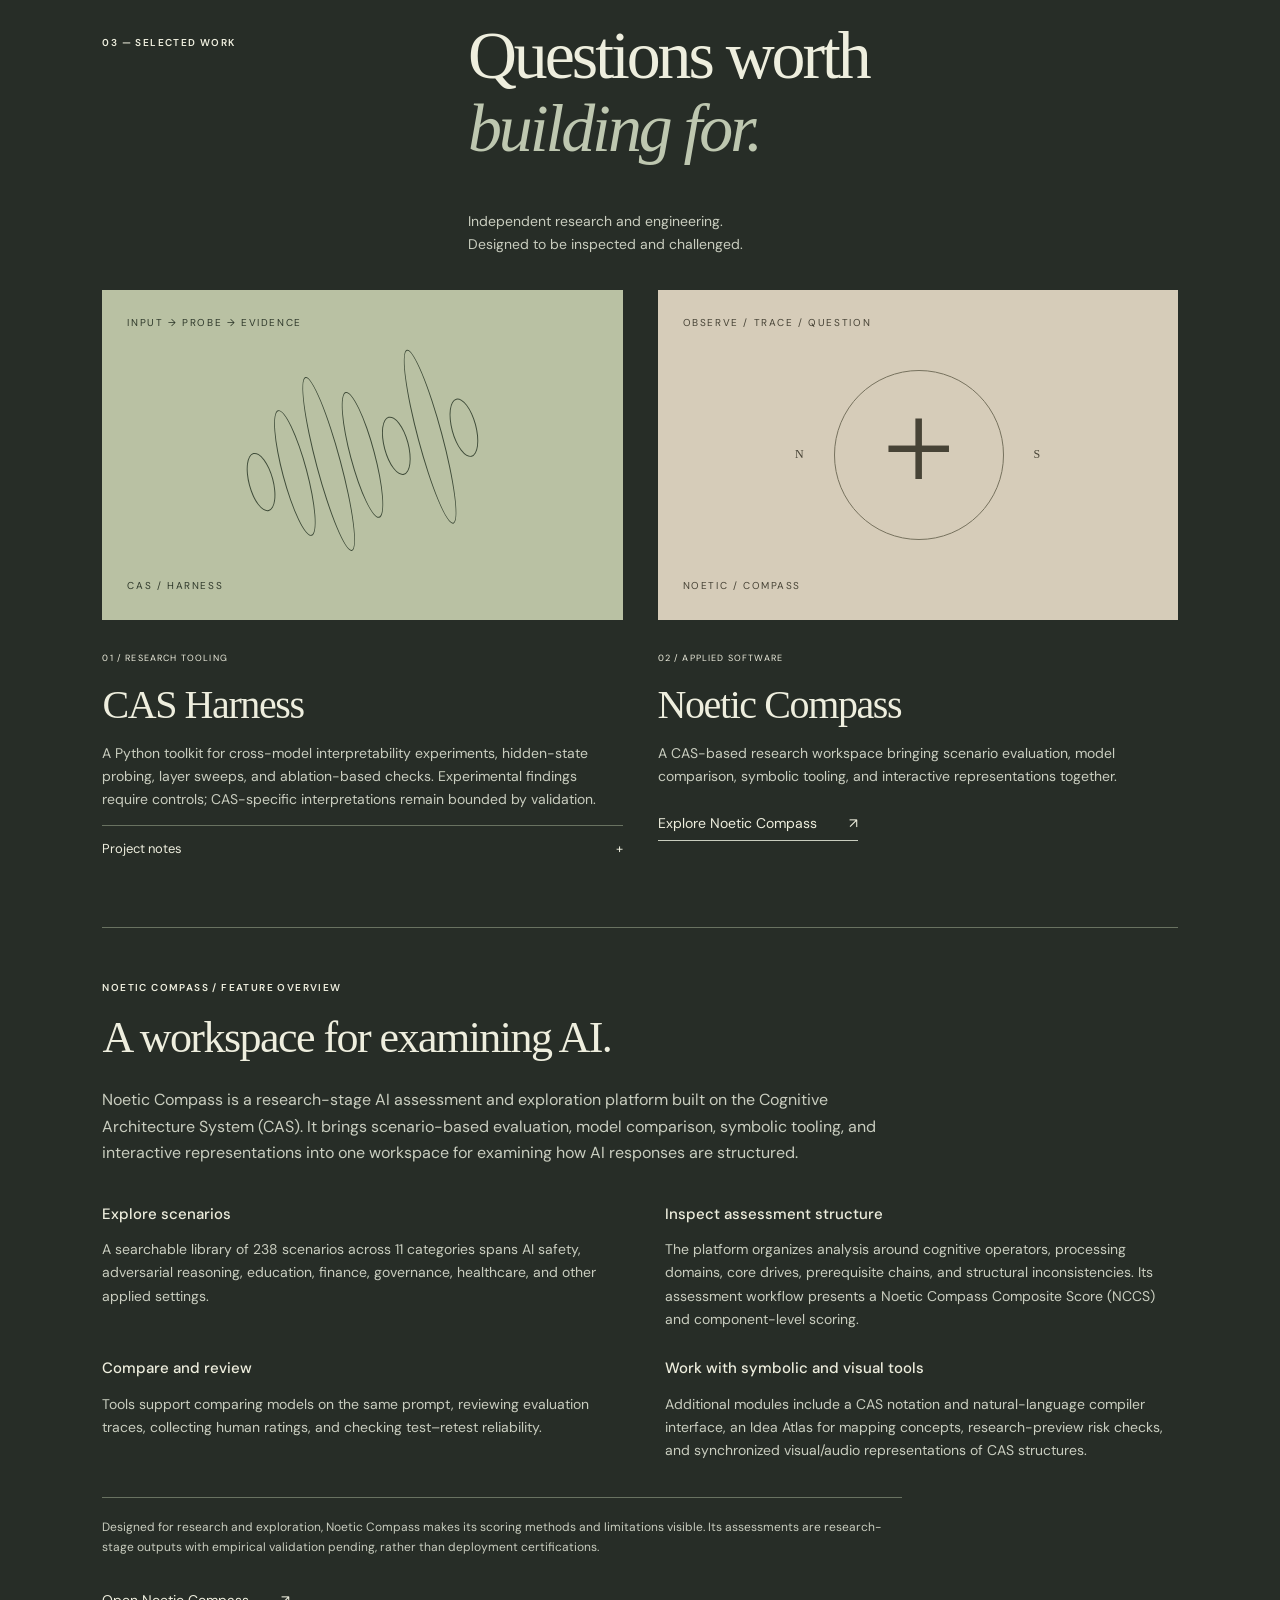
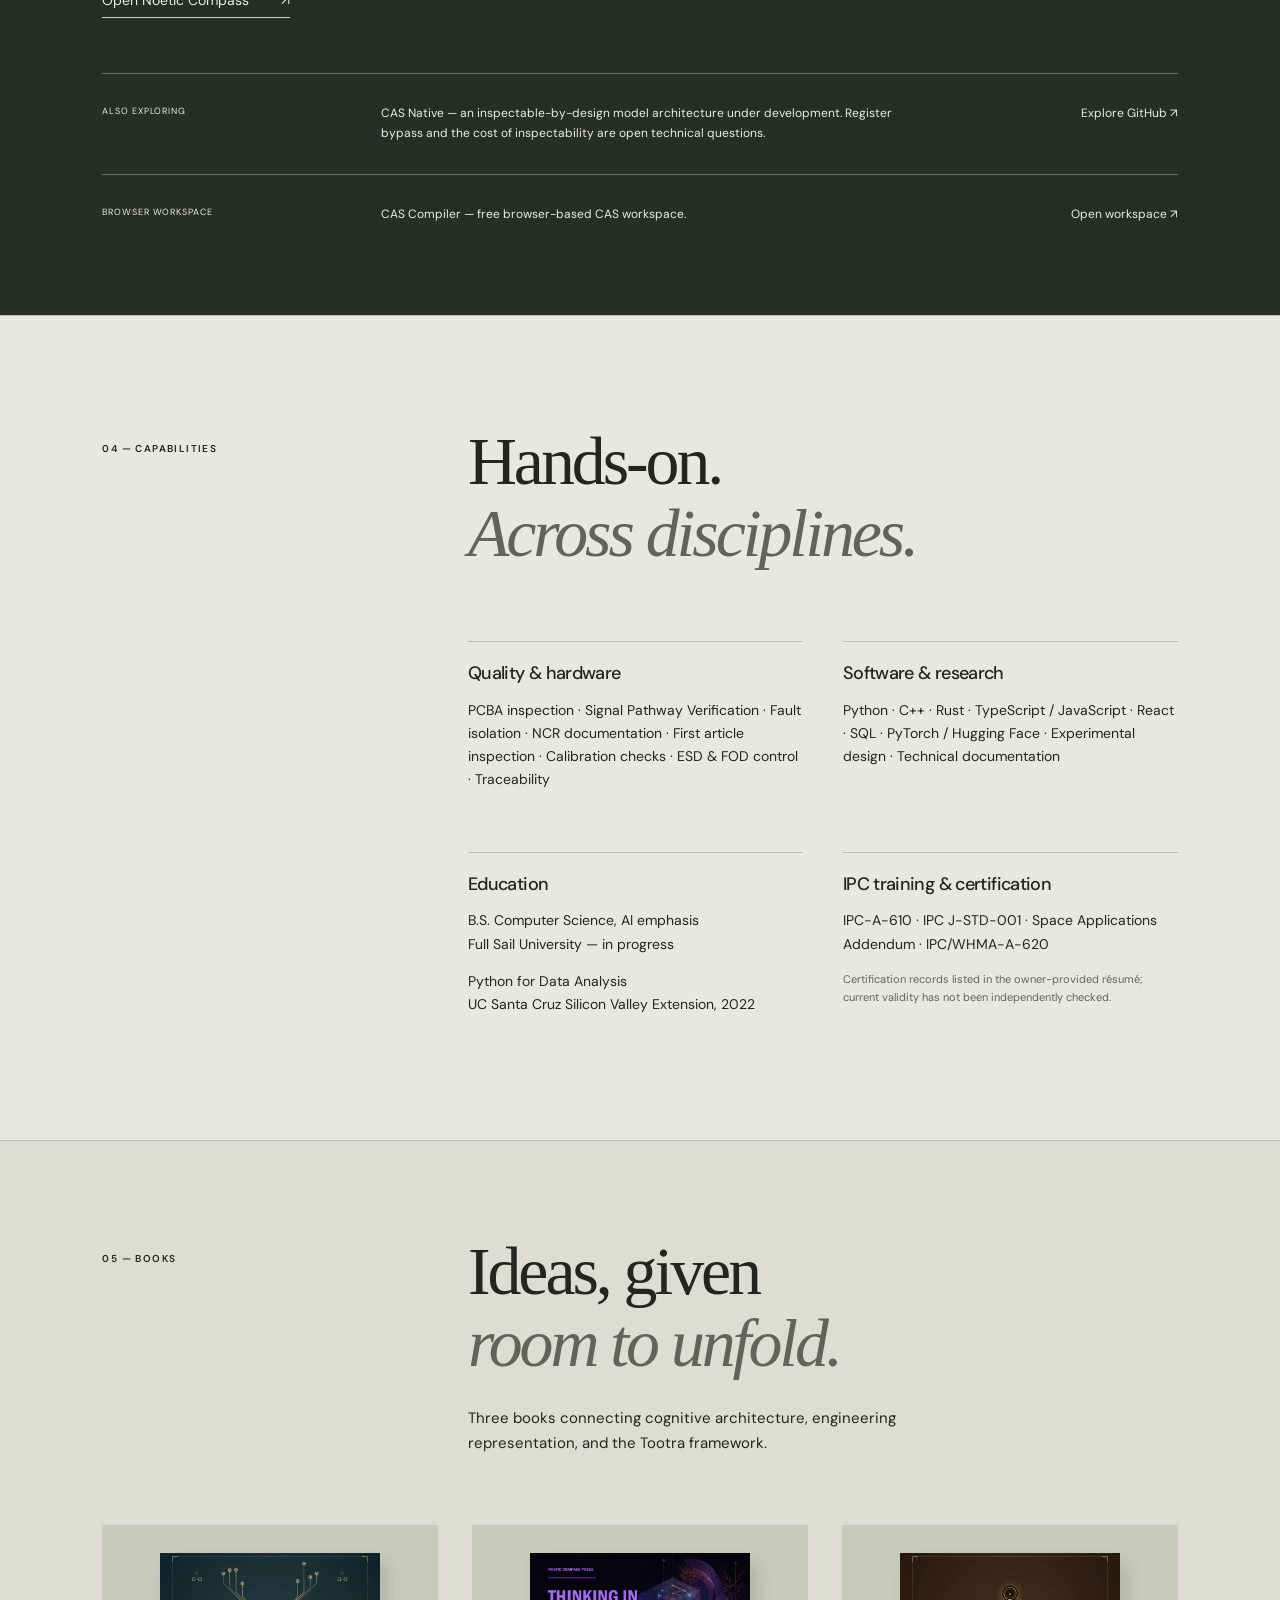
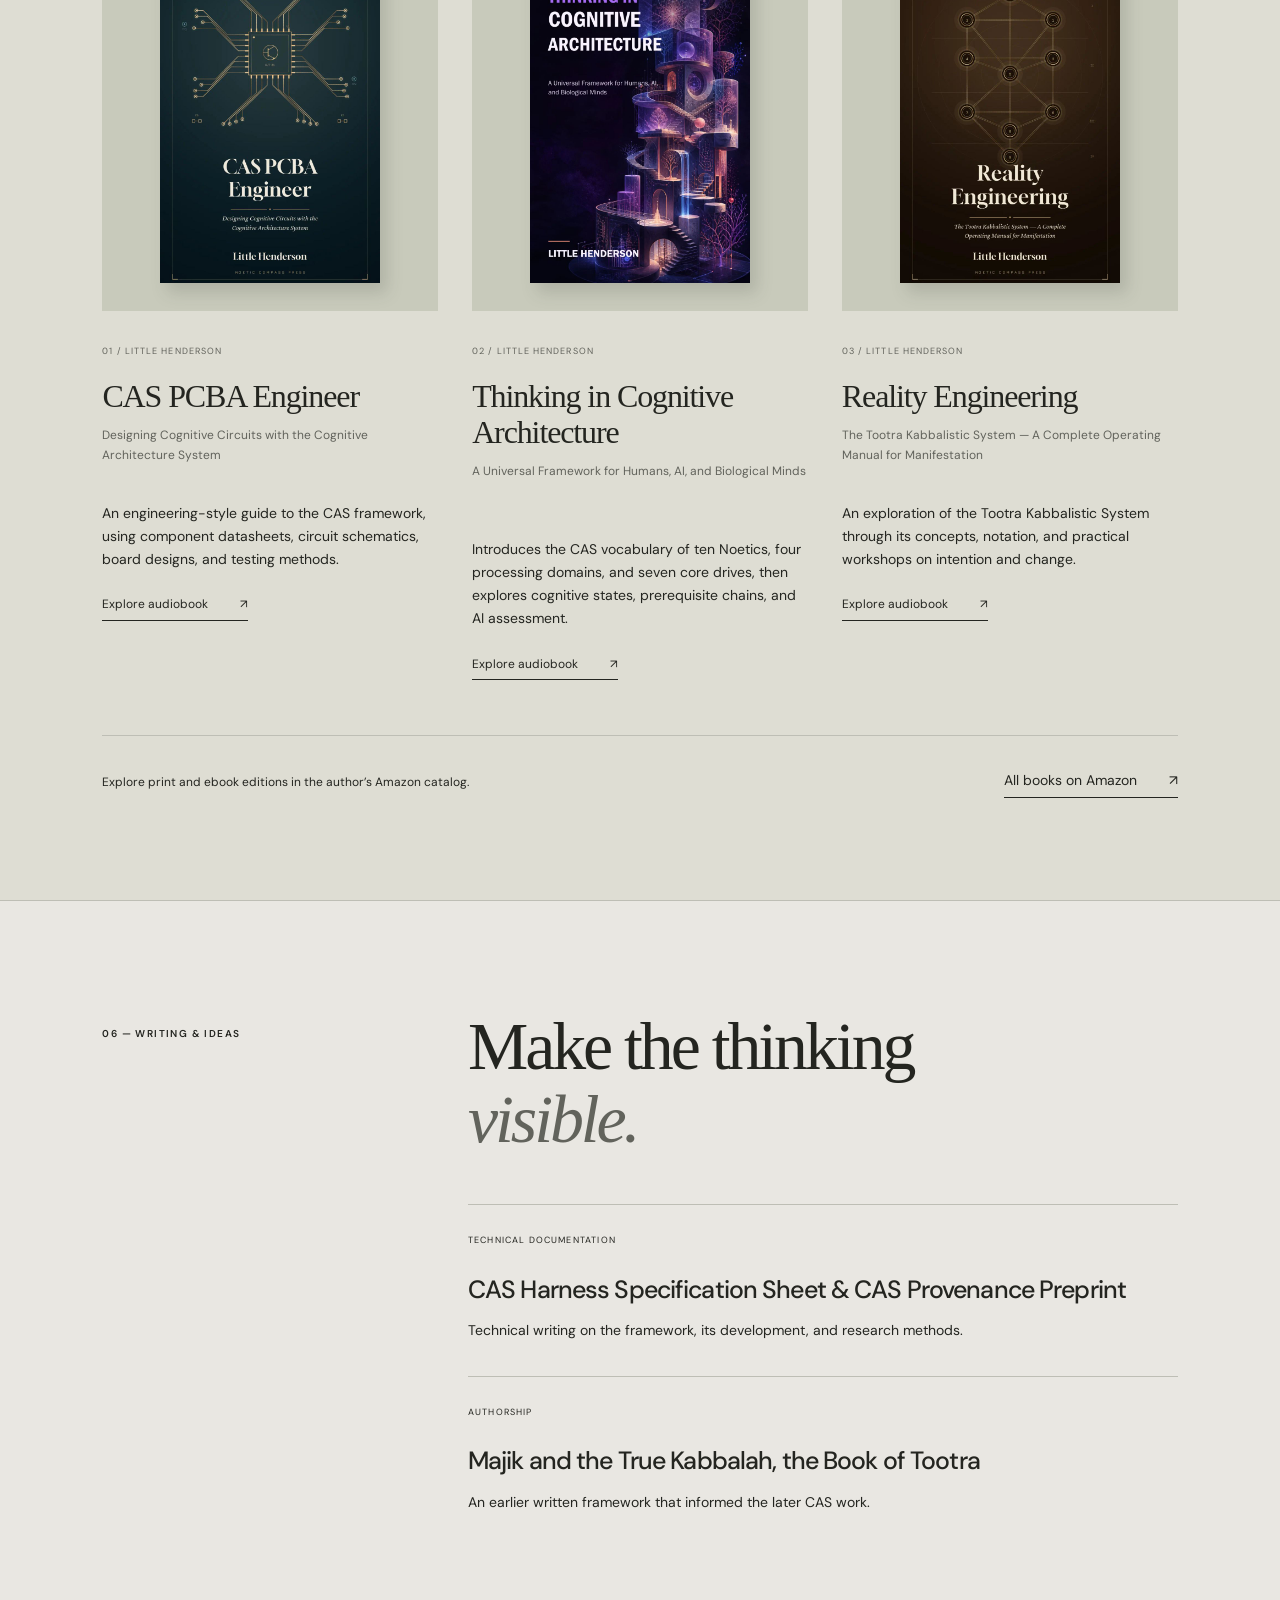
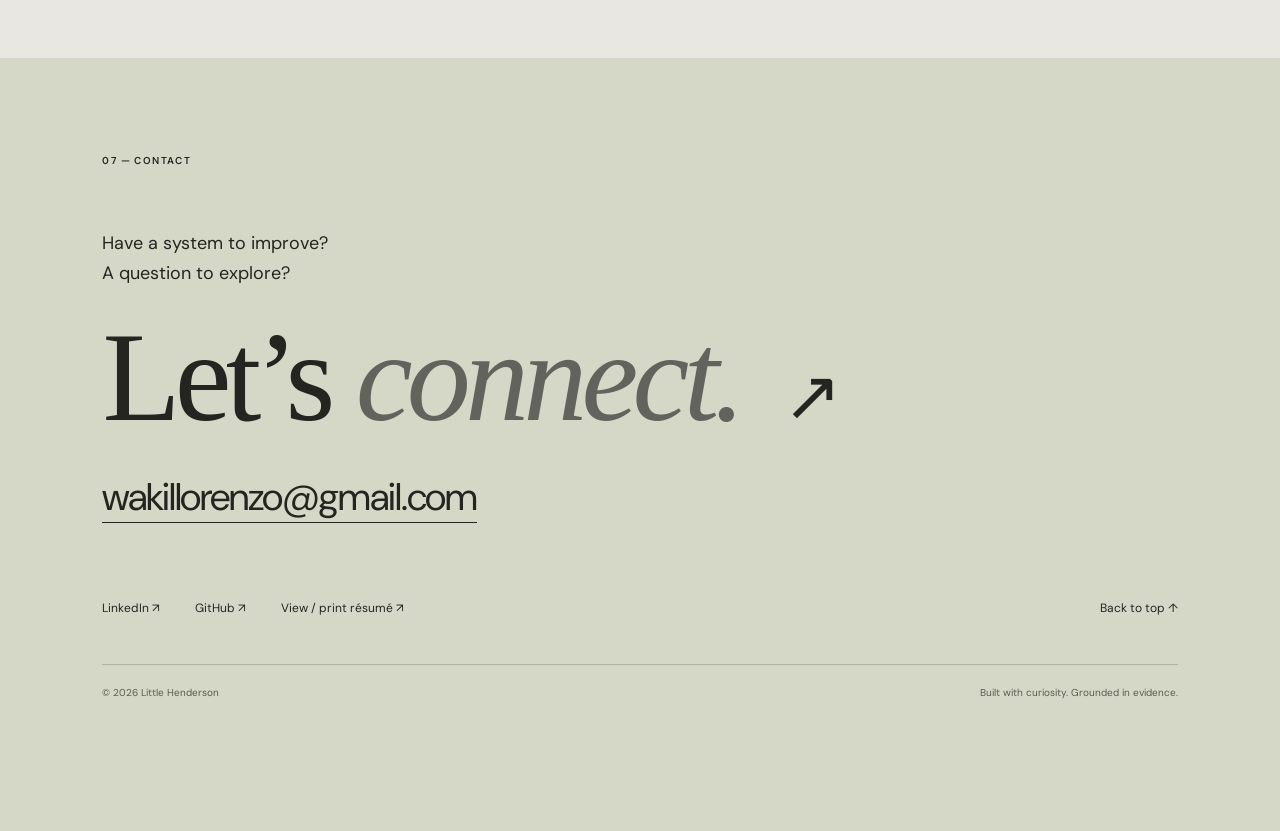
==== commit 9f956207: "Expand Noetic Compass overview and link CAS Compiler" ====
--- a/index.html
+++ b/index.html
@@ -4,7 +4,7 @@
 <main><section class="hero" id="top" aria-labelledby="name"><div class="hero-kicker"><span>AEROSPACE QUALITY / AI INTERPRETABILITY</span><span>SELECTED EXPERIENCE & WORK</span></div><h1 id="name">Little<br><em>Henderson</em><span class="period">.</span></h1><div class="portrait-stage"><img src="photos/portrait-2.jpg" alt="Little Henderson smiling, wearing clear-framed glasses and a white shirt" width="1368" height="1824" fetchpriority="high"><span class="portrait-index">LITTLE HENDERSON / PORTRAIT</span></div><div class="hero-bottom"><p>From flight-grade hardware<br>to inspectable software.</p><a href="#profile" aria-label="Read profile">Explore the work <span>↓</span></a></div></section>
 <section class="section profile" id="profile"><div class="profile-aside"><div class="section-label">01 — PROFILE</div><figure><img src="photos/portrait-1.jpg" alt="A personal collage of three portraits of Little Henderson" width="1152" height="2048" loading="lazy"><figcaption>A few perspectives. One curious mind.</figcaption></figure></div><div><h2>Understand the system.<br><em>Find what matters.</em></h2><p class="lead">I’m Little Henderson, an aerospace quality inspection technician and AI interpretability developer.</p><p>My work connects two disciplines: inspecting high-reliability electronics and building tools that make complex software easier to examine. The practice is consistent: define the criteria, instrument the system, isolate the defect, and document the finding.</p><p>I previously worked at Amazon Leo, formerly Project Kuiper. Alongside my quality experience, I develop Noetic Compass and the Cognitive Architecture System (CAS), while pursuing a B.S. in Computer Science.</p><a class="text-link" href="resume.html">Read the full résumé <span>↗</span></a></div></section>
 <section class="section" id="experience"><div class="section-label">02 — EXPERIENCE</div><div><h2>Precision in<br><em>practice.</em></h2><div class="roles"><article><div class="role-meta"><span>2025 — 2026</span><span>01</span></div><h3>Amazon Leo</h3><p class="role-title">Quality Inspection Technician III · Level 3</p><p>Signal Pathway Verification, flight-grade PCBA inspection, fault isolation, and traceability. Initially engaged through Trigo Global Quality Solutions.</p><div class="tags"><span>IPC-A-610 Class 3</span><span>AS9100</span><span>Root cause analysis</span></div></article><article><div class="role-meta"><span>2022 — 2024</span><span>02</span></div><h3>Jabil Defense & Aerospace</h3><p class="role-title">Quality Inspector</p><p>Inspected printed circuit assemblies, applied space hardware workmanship criteria, and collaborated with engineering teams on quality and process improvements.</p></article><article><div class="role-meta"><span>2019 — 2021</span><span>03</span></div><h3>Cirkular</h3><p class="role-title">Quality Control Lead Inspector</p><p>Line quality monitoring, inspection records, specification conformance, and quality process improvement.</p></article><article><div class="role-meta"><span>2017 — 2021</span><span>04</span></div><h3>Intuit QuickBooks</h3><p class="role-title">Product Expert</p><p>Customer support, form and data review, account accuracy, and product quality checks.</p></article></div></div></section>
-<section class="work-section" id="work"><div class="work-top"><div class="section-label">03 — SELECTED WORK</div><h2>Questions worth<br><em>building for.</em></h2><p>Independent research and engineering.<br>Designed to be inspected and challenged.</p></div><div class="project-grid"><article class="project"><div class="project-art art-one" aria-hidden="true"><span class="diagram-label">INPUT → PROBE → EVIDENCE</span><div class="signal"><i></i><i></i><i></i><i></i><i></i><i></i><i></i></div><span>CAS / HARNESS</span></div><div class="project-info"><span>01 / RESEARCH TOOLING</span><h3>CAS Harness</h3><p>A Python toolkit for cross-model interpretability experiments, hidden-state probing, layer sweeps, and ablation-based checks. Experimental findings require controls; CAS-specific interpretations remain bounded by validation.</p><details><summary>Project notes <span>+</span></summary><p>The work includes matched-taxonomy controls and documentation of negative findings. It is research tooling, with no claim of proven general intelligence.</p></details></div></article><article class="project"><div class="project-art art-two" aria-hidden="true"><span class="diagram-label">OBSERVE / TRACE / QUESTION</span><div class="compass">N<span>+</span>S</div><span>NOETIC / COMPASS</span></div><div class="project-info"><span>02 / APPLIED SOFTWARE</span><h3>Noetic Compass</h3><p>A JavaScript assessment platform and applied interface for exploring behavioral scenarios and communicating system assessments.</p><a class="text-link" href="https://noeticcompass.com" target="_blank" rel="noopener noreferrer">Visit project <span>↗</span></a></div></article></div><div class="work-note"><span>ALSO EXPLORING</span><p>CAS Native — an inspectable-by-design model architecture under development. Register bypass and the cost of inspectability are open technical questions.</p><a href="https://github.com/LittleHenderson" target="_blank" rel="noopener noreferrer">Explore GitHub ↗</a></div></section>
+<section class="work-section" id="work"><div class="work-top"><div class="section-label">03 — SELECTED WORK</div><h2>Questions worth<br><em>building for.</em></h2><p>Independent research and engineering.<br>Designed to be inspected and challenged.</p></div><div class="project-grid"><article class="project"><div class="project-art art-one" aria-hidden="true"><span class="diagram-label">INPUT → PROBE → EVIDENCE</span><div class="signal"><i></i><i></i><i></i><i></i><i></i><i></i><i></i></div><span>CAS / HARNESS</span></div><div class="project-info"><span>01 / RESEARCH TOOLING</span><h3>CAS Harness</h3><p>A Python toolkit for cross-model interpretability experiments, hidden-state probing, layer sweeps, and ablation-based checks. Experimental findings require controls; CAS-specific interpretations remain bounded by validation.</p><details><summary>Project notes <span>+</span></summary><p>The work includes matched-taxonomy controls and documentation of negative findings. It is research tooling, with no claim of proven general intelligence.</p></details></div></article><article class="project"><div class="project-art art-two" aria-hidden="true"><span class="diagram-label">OBSERVE / TRACE / QUESTION</span><div class="compass">N<span>+</span>S</div><span>NOETIC / COMPASS</span></div><div class="project-info"><span>02 / APPLIED SOFTWARE</span><h3>Noetic Compass</h3><p>A CAS-based research workspace bringing scenario evaluation, model comparison, symbolic tooling, and interactive representations together.</p><a class="text-link" href="https://noeticcompass.com/login" target="_blank" rel="noopener noreferrer">Explore Noetic Compass <span>↗</span></a></div></article></div><div class="noetic-overview" id="noetic-compass" aria-labelledby="noetic-title"><span class="section-label">NOETIC COMPASS / FEATURE OVERVIEW</span><h3 id="noetic-title">A workspace for examining AI.</h3><p>Noetic Compass is a research-stage AI assessment and exploration platform built on the Cognitive Architecture System (CAS). It brings scenario-based evaluation, model comparison, symbolic tooling, and interactive representations into one workspace for examining how AI responses are structured.</p><div class="noetic-features"><div><h4>Explore scenarios</h4><p>A searchable library of 238 scenarios across 11 categories spans AI safety, adversarial reasoning, education, finance, governance, healthcare, and other applied settings.</p></div><div><h4>Inspect assessment structure</h4><p>The platform organizes analysis around cognitive operators, processing domains, core drives, prerequisite chains, and structural inconsistencies. Its assessment workflow presents a Noetic Compass Composite Score (NCCS) and component-level scoring.</p></div><div><h4>Compare and review</h4><p>Tools support comparing models on the same prompt, reviewing evaluation traces, collecting human ratings, and checking test–retest reliability.</p></div><div><h4>Work with symbolic and visual tools</h4><p>Additional modules include a CAS notation and natural-language compiler interface, an Idea Atlas for mapping concepts, research-preview risk checks, and synchronized visual/audio representations of CAS structures.</p></div></div><p class="research-note">Designed for research and exploration, Noetic Compass makes its scoring methods and limitations visible. Its assessments are research-stage outputs with empirical validation pending, rather than deployment certifications.</p><a class="text-link" href="https://noeticcompass.com/login" target="_blank" rel="noopener noreferrer">Open Noetic Compass <span aria-hidden="true">↗</span></a></div><div class="work-note"><span>ALSO EXPLORING</span><p>CAS Native — an inspectable-by-design model architecture under development. Register bypass and the cost of inspectability are open technical questions.</p><a href="https://github.com/LittleHenderson" target="_blank" rel="noopener noreferrer">Explore GitHub ↗</a></div><div class="work-note"><span>BROWSER WORKSPACE</span><p>CAS Compiler — free browser-based CAS workspace.</p><a href="https://cas-compiler.wakil.chatgpt.site/" target="_blank" rel="noopener noreferrer" aria-label="Open CAS Compiler in a new tab">Open workspace ↗</a></div></section>
 <section class="section" id="skills"><div class="section-label">04 — CAPABILITIES</div><div><h2>Hands-on.<br><em>Across disciplines.</em></h2><div class="skill-grid"><div><h3>Quality & hardware</h3><p>PCBA inspection · Signal Pathway Verification · Fault isolation · NCR documentation · First article inspection · Calibration checks · ESD & FOD control · Traceability</p></div><div><h3>Software & research</h3><p>Python · C++ · Rust · TypeScript / JavaScript · React · SQL · PyTorch / Hugging Face · Experimental design · Technical documentation</p></div><div><h3>Education</h3><p>B.S. Computer Science, AI emphasis<br>Full Sail University — in progress</p><p>Python for Data Analysis<br>UC Santa Cruz Silicon Valley Extension, 2022</p></div><div><h3>IPC training & certification</h3><p>IPC-A-610 · IPC J-STD-001 · Space Applications Addendum · IPC/WHMA-A-620</p><p class="small">Certification records listed in the owner-provided résumé; current validity has not been independently checked.</p></div></div></div></section>
 <section class="books-section" id="books" aria-labelledby="books-title"><div class="books-heading"><div class="section-label">05 — BOOKS</div><div><h2 id="books-title">Ideas, given<br><em>room to unfold.</em></h2><p>Three books connecting cognitive architecture, engineering representation, and the Tootra framework.</p></div></div><div class="books-grid"><article class="book-card"><a class="book-cover" href="https://elevenreader.io/audiobooks/cas-pcba-engineer-audiobook/pj_aZAdNXCLdpVR2lybqcdp" target="_blank" rel="noopener noreferrer" aria-label="CAS PCBA Engineer — view audiobook on ElevenReader (opens in a new tab)"><img src="books/cas-pcba-engineer.webp" alt="Cover of CAS PCBA Engineer by Little Henderson" loading="lazy"></a><div class="book-copy"><span class="book-index">01 / LITTLE HENDERSON</span><h3>CAS PCBA Engineer</h3><p class="book-subtitle">Designing Cognitive Circuits with the Cognitive Architecture System</p><p>An engineering-style guide to the CAS framework, using component datasheets, circuit schematics, board designs, and testing methods.</p><a class="text-link" href="https://elevenreader.io/audiobooks/cas-pcba-engineer-audiobook/pj_aZAdNXCLdpVR2lybqcdp" target="_blank" rel="noopener noreferrer" aria-label="Listen to CAS PCBA Engineer on ElevenReader (opens in a new tab)">Explore audiobook <span aria-hidden="true">↗</span></a></div></article><article class="book-card"><a class="book-cover" href="https://elevenreader.io/audiobooks/thinking-in-cognitive-architecture-audiobook/pj_3TbT0kLokLjQYqBL7pMq" target="_blank" rel="noopener noreferrer" aria-label="Thinking in Cognitive Architecture — view audiobook on ElevenReader (opens in a new tab)"><img src="books/thinking-in-cognitive-architecture.webp" alt="Cover of Thinking in Cognitive Architecture by Little Henderson" loading="lazy"></a><div class="book-copy"><span class="book-index">02 / LITTLE HENDERSON</span><h3>Thinking in Cognitive Architecture</h3><p class="book-subtitle">A Universal Framework for Humans, AI, and Biological Minds</p><p>Introduces the CAS vocabulary of ten Noetics, four processing domains, and seven core drives, then explores cognitive states, prerequisite chains, and AI assessment.</p><a class="text-link" href="https://elevenreader.io/audiobooks/thinking-in-cognitive-architecture-audiobook/pj_3TbT0kLokLjQYqBL7pMq" target="_blank" rel="noopener noreferrer" aria-label="Listen to Thinking in Cognitive Architecture on ElevenReader (opens in a new tab)">Explore audiobook <span aria-hidden="true">↗</span></a></div></article><article class="book-card"><a class="book-cover" href="https://elevenreader.io/audiobooks/reality-engineering-audiobook/pj_Qo9So46voCJwGVgypNnl" target="_blank" rel="noopener noreferrer" aria-label="Reality Engineering — view audiobook on ElevenReader (opens in a new tab)"><img src="books/reality-engineering.webp" alt="Cover of Reality Engineering by Little Henderson" loading="lazy"></a><div class="book-copy"><span class="book-index">03 / LITTLE HENDERSON</span><h3>Reality Engineering</h3><p class="book-subtitle">The Tootra Kabbalistic System — A Complete Operating Manual for Manifestation</p><p>An exploration of the Tootra Kabbalistic System through its concepts, notation, and practical workshops on intention and change.</p><a class="text-link" href="https://elevenreader.io/audiobooks/reality-engineering-audiobook/pj_Qo9So46voCJwGVgypNnl" target="_blank" rel="noopener noreferrer" aria-label="Listen to Reality Engineering on ElevenReader (opens in a new tab)">Explore audiobook <span aria-hidden="true">↗</span></a></div></article></div><div class="books-footer"><p>Explore print and ebook editions in the author’s Amazon catalog.</p><a class="text-link" href="https://us.amazon.com/stores/Little-Henderson/author/B0HF7SCH5N/allbooks?ccs_id=c5c5e235-6d52-46a4-bcca-b509c0067bf0" target="_blank" rel="noopener noreferrer">All books on Amazon <span aria-hidden="true">↗</span></a></div></section><section class="section publications" id="publications"><div class="section-label">06 — WRITING & IDEAS</div><div><h2>Make the thinking<br><em>visible.</em></h2><div class="publication"><span>TECHNICAL DOCUMENTATION</span><h3>CAS Harness Specification Sheet & CAS Provenance Preprint</h3><p>Technical writing on the framework, its development, and research methods.</p></div><div class="publication"><span>AUTHORSHIP</span><h3>Majik and the True Kabbalah, the Book of Tootra</h3><p>An earlier written framework that informed the later CAS work.</p></div></div></section>
 <section class="contact" id="contact"><div class="section-label">07 — CONTACT</div><p>Have a system to improve?<br>A question to explore?</p><h2>Let’s <em>connect.</em><span>↗</span></h2><a class="email" href="mailto:wakillorenzo@gmail.com">wakillorenzo@gmail.com</a><div class="contact-bottom"><a href="https://www.linkedin.com/in/littlehenderson" target="_blank" rel="noopener noreferrer">LinkedIn ↗</a><a href="https://github.com/LittleHenderson" target="_blank" rel="noopener noreferrer">GitHub ↗</a><a href="resume.html">View / print résumé ↗</a><a href="#top">Back to top ↑</a></div><footer><span>© <span id="year">2026</span> Little Henderson</span><span>Built with curiosity. Grounded in evidence.</span></footer></section></main>
--- a/style.css
+++ b/style.css
@@ -5,3 +5,15 @@
 .portrait-stage img{width:100%;height:100%;object-fit:cover;object-position:50% 48%;filter:grayscale(1);display:block}.portrait-stage:before{display:none}.portrait-index{color:white;text-shadow:0 1px 5px #000}.profile-aside figure{margin:65px 0 0;max-width:240px}.profile-aside img{display:block;width:100%;height:auto}.profile-aside figcaption{font-size:10px;color:var(--muted);margin-top:12px}.hero h1{z-index:1}.portrait-stage{z-index:0}.hero-bottom{z-index:2}@media(max-width:700px){.profile-aside{display:grid;grid-template-columns:1fr 130px;gap:20px;align-items:start;margin-bottom:40px}.profile-aside figure{margin:0}.profile-aside figcaption{font-size:9px}.portrait-stage img{object-position:50% 42%}}
 
 .books-section{padding:95px 8%;background:#deddd3;border-top:1px solid var(--line)}.books-heading{display:grid;grid-template-columns:28% 1fr;gap:6%;margin-bottom:55px}.books-heading h2{margin-bottom:25px}.books-heading p{max-width:470px;font-size:15px}.books-grid{display:grid;grid-template-columns:repeat(3,minmax(0,1fr));gap:34px}.book-cover{display:flex;align-items:center;justify-content:center;min-height:370px;padding:28px;background:#c8cabb;transition:background .2s}.book-cover:hover{background:#babfac}.book-cover img{display:block;width:100%;height:330px;object-fit:contain;filter:drop-shadow(7px 10px 8px #272d2726)}.book-copy{padding-top:25px}.book-index{font-size:9px;letter-spacing:.12em;color:var(--muted)}.book-copy h3{font:32px/1.13 var(--serif);margin:15px 0 12px}.book-subtitle{font-size:12px!important;color:var(--muted);min-height:62px}.book-copy p{font-size:14px}.book-copy .text-link{margin-top:10px;font-size:12px}.books-footer{display:flex;justify-content:space-between;align-items:center;gap:30px;border-top:1px solid var(--line);margin-top:55px;padding-top:25px}.books-footer p{font-size:12px}.books-footer .text-link{white-space:nowrap}@media(max-width:900px){.books-grid{gap:20px}.book-cover{padding:20px;min-height:290px}.book-cover img{height:260px}.book-copy h3{font-size:27px}}@media(max-width:700px){.books-section{padding:65px 7%}.books-heading{display:block;margin-bottom:35px}.books-grid{grid-template-columns:1fr;gap:45px}.book-cover{min-height:360px;padding:25px}.book-cover img{height:330px}.book-subtitle{min-height:0}.books-footer{display:block;margin-top:40px}.books-footer .text-link{margin-top:15px}nav a{padding-left:9px;padding-right:9px}}@media(max-width:380px){nav a{padding-left:7px;padding-right:7px}.book-cover img{height:290px}.book-cover{min-height:320px}}
+/* Keep name and portrait in separate layout cells, including at browser zoom. */
+.hero{display:grid;grid-template-columns:minmax(0,1.7fr) minmax(230px,1fr);grid-template-rows:auto 1fr auto;gap:40px 4%;height:auto;min-height:calc(100svh - 90px);max-height:none;overflow:visible}
+.hero-kicker{grid-column:1/-1}
+.hero h1{grid-column:1;grid-row:2;align-self:center;font-size:clamp(72px,9.8vw,165px);margin:0;min-width:0}
+.hero h1 em{margin-left:0}
+.portrait-stage{position:relative;left:auto;top:auto;grid-column:2;grid-row:2;align-self:center;justify-self:end;width:100%;height:auto;aspect-ratio:4/5;max-width:440px;min-width:0}
+.portrait-stage img{position:absolute;inset:0}
+.hero-bottom{position:relative;left:auto;right:auto;bottom:auto;grid-column:1/-1;gap:20px}
+@media(max-width:900px){.hero{grid-template-columns:minmax(0,1fr);grid-template-rows:auto auto auto auto;gap:30px;min-height:0;height:auto;padding-bottom:40px}.hero h1{grid-column:1;grid-row:2;font-size:clamp(52px,14.5vw,130px);align-self:start}.portrait-stage{grid-column:1;grid-row:3;width:72%;max-width:360px;justify-self:end;aspect-ratio:4/5}.hero-bottom{grid-column:1;grid-row:4}.hero-kicker span:last-child{display:none}}
+
+.hero h1{overflow-wrap:anywhere}
+.noetic-overview{border-top:1px solid #697261;margin-top:20px;padding:45px 0 25px}.noetic-overview>h3{font:44px/1.1 var(--serif);margin:15px 0 25px}.noetic-overview>p{max-width:800px;font-size:16px;color:#c9cdbf}.noetic-features{display:grid;grid-template-columns:1fr 1fr;gap:25px 50px;margin-top:35px}.noetic-features h4{font-size:15px;font-weight:500;margin:0 0 12px}.noetic-features p{font-size:14px;color:#c9cdbf;margin:0}.noetic-overview .research-note{font-size:12px;border-top:1px solid #697261;margin-top:35px;padding-top:20px}.noetic-overview .text-link{border-color:#c9cdbf;margin-top:20px}@media(max-width:700px){.noetic-overview{padding-top:35px}.noetic-overview>h3{font-size:36px}.noetic-features{grid-template-columns:1fr;gap:25px}.noetic-overview>p{font-size:15px}}
